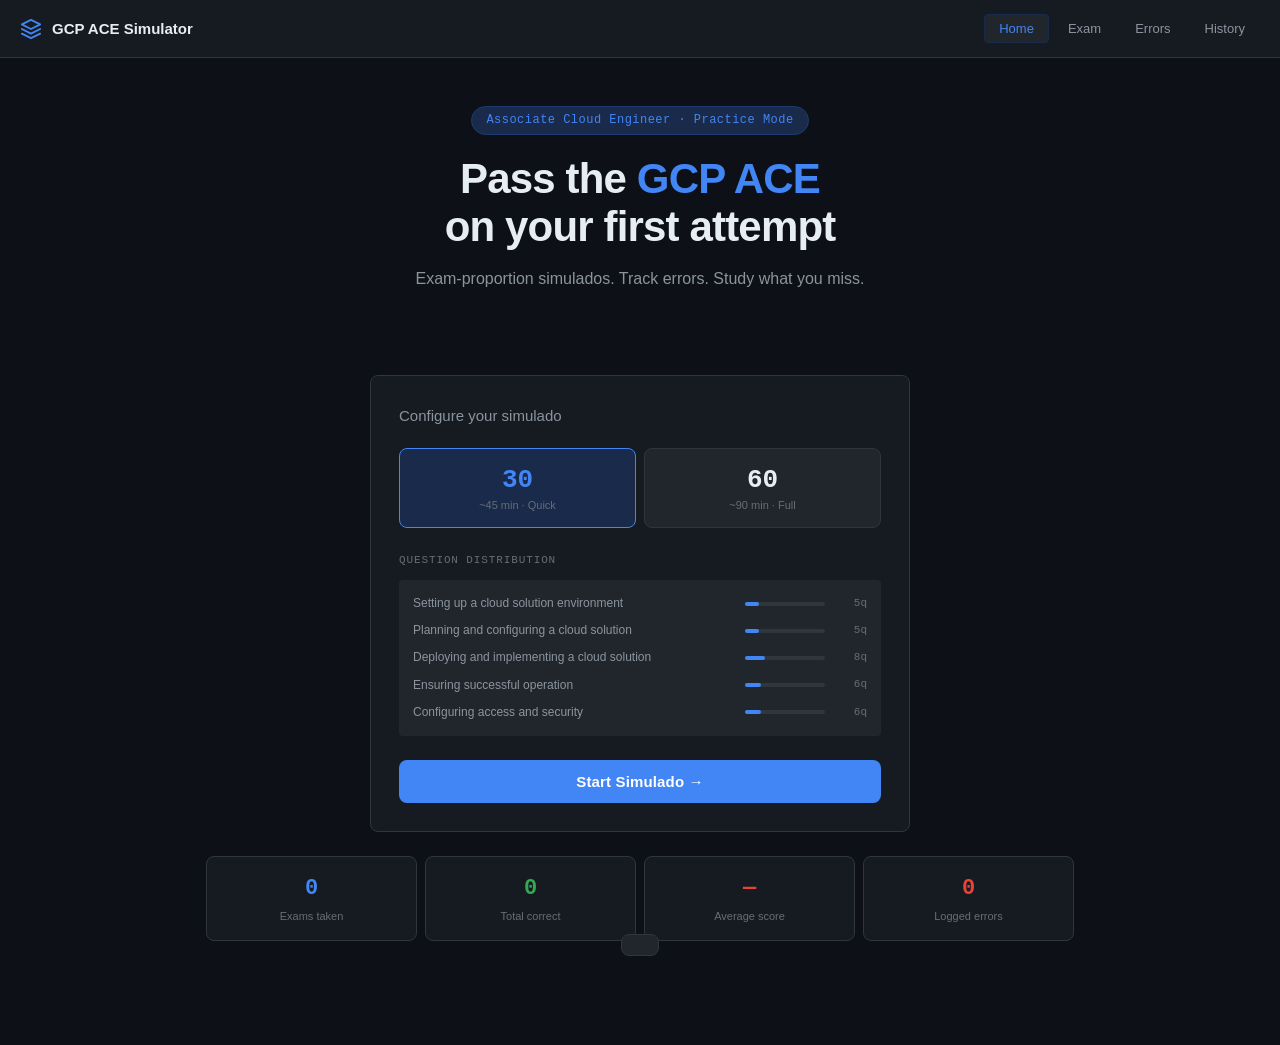
==== index.html @ aee316b8 "initial commit" ====
<!DOCTYPE html>
<html lang="en">
<head>
<meta charset="UTF-8">
<meta name="viewport" content="width=device-width, initial-scale=1.0">
<title>GCP ACE Simulator</title>
<style>
/* ── TOKENS ─────────────────────────────────────────── */
:root {
  --bg:       #0d1117;
  --bg2:      #161b22;
  --bg3:      #21262d;
  --border:   #30363d;
  --border2:  #3d444d;
  --text:     #e6edf3;
  --text2:    #8b949e;
  --text3:    #656d76;
  --blue:     #4285f4;
  --blue-dim: #1a2a4a;
  --green:    #34a853;
  --green-dim:#0d2e1a;
  --red:      #ea4335;
  --red-dim:  #2d1117;
  --yellow:   #fbbc04;
  --yellow-dim:#2d2200;
  --mono:     'JetBrains Mono', 'Fira Code', 'Cascadia Code', monospace;
  --sans:     -apple-system, 'Segoe UI', sans-serif;
  --radius:   8px;
  --radius-sm:4px;
}

/* ── RESET ──────────────────────────────────────────── */
*, *::before, *::after { box-sizing: border-box; margin: 0; padding: 0; }
html { scroll-behavior: smooth; }
body { background: var(--bg); color: var(--text); font-family: var(--sans);
       font-size: 15px; line-height: 1.6; min-height: 100vh; }
button { cursor: pointer; font-family: inherit; }
a { color: var(--blue); text-decoration: none; }
a:hover { text-decoration: underline; }

/* ── LAYOUT ─────────────────────────────────────────── */
.shell { max-width: 900px; margin: 0 auto; padding: 0 16px 80px; }

/* ── NAV ─────────────────────────────────────────────── */
nav {
  display: flex; align-items: center; justify-content: space-between;
  padding: 14px 20px; border-bottom: 1px solid var(--border);
  background: var(--bg2); position: sticky; top: 0; z-index: 100;
}
.nav-brand {
  display: flex; align-items: center; gap: 10px; font-weight: 600; font-size: 15px;
}
.nav-brand svg { flex-shrink: 0; }
.nav-links { display: flex; gap: 4px; }
.nav-btn {
  background: none; border: 1px solid transparent; color: var(--text2);
  padding: 6px 14px; border-radius: var(--radius-sm); font-size: 13px;
  transition: all .15s;
}
.nav-btn:hover, .nav-btn.active {
  background: var(--bg3); border-color: var(--border); color: var(--text);
}
.nav-btn.active { color: var(--blue); border-color: var(--blue-dim); }

/* ── HERO / HOME ─────────────────────────────────────── */
#screen-home { padding: 48px 0 0; }
.hero { text-align: center; padding: 0 0 48px; }
.hero-badge {
  display: inline-block; background: var(--blue-dim); color: var(--blue);
  border: 1px solid #1e3a6e; border-radius: 20px; font-size: 12px;
  font-weight: 500; padding: 4px 14px; margin-bottom: 20px;
  font-family: var(--mono); letter-spacing: .04em;
}
.hero h1 {
  font-size: clamp(28px, 5vw, 42px); font-weight: 700; letter-spacing: -.02em;
  line-height: 1.15; margin-bottom: 14px;
}
.hero h1 span { color: var(--blue); }
.hero p { font-size: 16px; color: var(--text2); max-width: 520px; margin: 0 auto 36px; }

.config-card {
  background: var(--bg2); border: 1px solid var(--border); border-radius: var(--radius);
  padding: 28px; max-width: 540px; margin: 0 auto 20px;
}
.config-card h2 { font-size: 15px; font-weight: 500; margin-bottom: 20px; color: var(--text2); }

.size-toggle { display: grid; grid-template-columns: 1fr 1fr; gap: 8px; margin-bottom: 24px; }
.size-btn {
  background: var(--bg3); border: 1px solid var(--border); color: var(--text2);
  border-radius: var(--radius); padding: 16px; font-size: 14px; font-weight: 500;
  transition: all .15s; display: flex; flex-direction: column; align-items: center; gap: 4px;
}
.size-btn .big { font-size: 26px; font-weight: 700; font-family: var(--mono); color: var(--text); }
.size-btn .sub { font-size: 11px; color: var(--text3); }
.size-btn:hover { border-color: var(--blue); background: var(--blue-dim); }
.size-btn.selected { border-color: var(--blue); background: var(--blue-dim); color: var(--blue); }
.size-btn.selected .big { color: var(--blue); }

.dist-grid {
  background: var(--bg3); border-radius: var(--radius-sm); padding: 14px;
  margin-bottom: 24px; display: flex; flex-direction: column; gap: 8px;
}
.dist-row { display: flex; align-items: center; gap: 10px; font-size: 12px; }
.dist-label { color: var(--text2); flex: 1; min-width: 0; }
.dist-bar-wrap { width: 80px; height: 4px; background: var(--border); border-radius: 2px; flex-shrink: 0; }
.dist-bar { height: 100%; background: var(--blue); border-radius: 2px; }
.dist-count { font-family: var(--mono); color: var(--text3); font-size: 11px; min-width: 32px; text-align: right; }

.btn-start {
  width: 100%; background: var(--blue); color: #fff; border: none;
  border-radius: var(--radius); padding: 13px; font-size: 15px; font-weight: 600;
  letter-spacing: .01em; transition: opacity .15s;
}
.btn-start:hover { opacity: .88; }
.btn-start:disabled { opacity: .4; cursor: not-allowed; }

.stats-row { display: grid; grid-template-columns: repeat(4, 1fr); gap: 8px; margin: 24px 0; }
.stat-box {
  background: var(--bg2); border: 1px solid var(--border); border-radius: var(--radius);
  padding: 14px 10px; text-align: center;
}
.stat-box .val { font-size: 22px; font-weight: 700; font-family: var(--mono); }
.stat-box .lbl { font-size: 11px; color: var(--text3); margin-top: 2px; }
.stat-box.green .val { color: var(--green); }
.stat-box.red .val { color: var(--red); }
.stat-box.blue .val { color: var(--blue); }

/* ── EXAM SCREEN ─────────────────────────────────────── */
#screen-exam { padding: 24px 0; display: none; }

.exam-header {
  display: flex; align-items: center; gap: 12px; margin-bottom: 20px;
  flex-wrap: wrap;
}
.exam-title { font-size: 14px; font-weight: 500; color: var(--text2); flex: 1; }
.progress-wrap { flex: 0 0 100%; order: 3; }
.progress-track {
  height: 3px; background: var(--border); border-radius: 2px; overflow: hidden;
}
.progress-fill { height: 100%; background: var(--blue); border-radius: 2px; transition: width .3s; }

.q-card {
  background: var(--bg2); border: 1px solid var(--border); border-radius: var(--radius);
  padding: 22px; margin-bottom: 12px;
}
.q-meta { display: flex; gap: 8px; margin-bottom: 14px; flex-wrap: wrap; }
.q-tag {
  font-size: 11px; font-family: var(--mono); padding: 3px 8px;
  border-radius: var(--radius-sm); font-weight: 500;
}
.q-tag.num  { background: var(--bg3); color: var(--text2); border: 1px solid var(--border); }
.q-tag.dom  { background: var(--blue-dim); color: var(--blue); }
.q-tag.hard { background: var(--red-dim); color: var(--red); }
.q-tag.med  { background: var(--yellow-dim); color: var(--yellow); }
.q-tag.easy { background: var(--green-dim); color: var(--green); }

.q-text { font-size: 14px; line-height: 1.65; color: var(--text); }

.opts { display: flex; flex-direction: column; gap: 7px; margin-top: 16px; }
.opt {
  display: flex; align-items: flex-start; gap: 12px;
  padding: 11px 14px; border: 1px solid var(--border);
  border-radius: var(--radius-sm); cursor: pointer; transition: all .12s;
  font-size: 13px; line-height: 1.5; background: var(--bg3);
}
.opt:hover:not(.disabled) { border-color: var(--blue); background: var(--blue-dim); }
.opt .letter {
  font-family: var(--mono); font-weight: 600; font-size: 13px;
  color: var(--text2); flex-shrink: 0; min-width: 18px;
}
.opt.correct { border-color: var(--green); background: var(--green-dim); color: var(--green); }
.opt.correct .letter { color: var(--green); }
.opt.wrong   { border-color: var(--red);   background: var(--red-dim);   color: var(--red);   }
.opt.wrong   .letter { color: var(--red); }
.opt.disabled { cursor: default; }

.q-result {
  display: flex; align-items: center; gap: 8px; margin-top: 12px;
  padding: 10px 12px; border-radius: var(--radius-sm); font-size: 13px;
}
.q-result.ok  { background: var(--green-dim); color: var(--green); }
.q-result.bad { background: var(--red-dim);   color: var(--red);   }
.q-result svg { flex-shrink: 0; }

.q-actions { display: flex; gap: 8px; margin-top: 12px; flex-wrap: wrap; }
.btn-sm {
  background: var(--bg3); border: 1px solid var(--border); color: var(--text2);
  padding: 6px 13px; border-radius: var(--radius-sm); font-size: 12px; transition: all .12s;
  display: flex; align-items: center; gap: 6px;
}
.btn-sm:hover { border-color: var(--border2); color: var(--text); }
.btn-sm.active { border-color: var(--red); color: var(--red); background: var(--red-dim); }
.btn-sm.blue   { border-color: var(--blue); color: var(--blue); background: var(--blue-dim); }

/* explanation block */
.explanation {
  margin-top: 12px; padding: 14px; background: var(--bg);
  border: 1px solid var(--border); border-radius: var(--radius-sm);
  font-size: 13px; line-height: 1.65; color: var(--text2);
  display: none;
}
.explanation.show { display: block; }
.explanation strong { color: var(--text); }

/* pagination */
.pagination {
  display: flex; align-items: center; justify-content: space-between;
  margin-top: 24px; padding-top: 20px; border-top: 1px solid var(--border);
}
.btn-nav {
  background: var(--bg3); border: 1px solid var(--border); color: var(--text);
  padding: 8px 18px; border-radius: var(--radius-sm); font-size: 13px; transition: all .12s;
}
.btn-nav:hover:not(:disabled) { border-color: var(--blue); color: var(--blue); }
.btn-nav:disabled { opacity: .35; cursor: not-allowed; }
.page-info { font-size: 13px; color: var(--text2); font-family: var(--mono); }

/* ── ERRORS SCREEN ────────────────────────────────────── */
#screen-errors { padding: 24px 0; display: none; }
.screen-header { display: flex; align-items: center; justify-content: space-between; margin-bottom: 20px; }
.screen-header h2 { font-size: 17px; font-weight: 600; }

.err-card {
  background: var(--bg2); border: 1px solid var(--red-dim);
  border-left: 3px solid var(--red);
  border-radius: var(--radius); padding: 16px 18px; margin-bottom: 10px;
}
.err-card .eq { font-size: 13px; line-height: 1.6; margin-bottom: 10px; }
.err-answer-row {
  display: flex; flex-direction: column; gap: 4px;
  font-size: 12px; font-family: var(--mono); margin-bottom: 12px;
}
.err-yours   { color: var(--red); }
.err-correct { color: var(--green); }
.err-actions { display: flex; gap: 6px; flex-wrap: wrap; }

/* copy block */
.copy-block {
  background: var(--bg); border: 1px solid var(--border); border-radius: var(--radius-sm);
  padding: 12px 14px; margin-top: 10px; font-size: 12px; font-family: var(--mono);
  color: var(--text2); white-space: pre-wrap; word-break: break-word;
  display: none; line-height: 1.55;
}
.copy-block.show { display: block; }

.empty-state {
  text-align: center; padding: 60px 20px; color: var(--text3);
}
.empty-state .icon { font-size: 40px; margin-bottom: 12px; }
.empty-state p { font-size: 15px; }

/* ── HISTORY SCREEN ───────────────────────────────────── */
#screen-history { padding: 24px 0; display: none; }
.hist-card {
  background: var(--bg2); border: 1px solid var(--border); border-radius: var(--radius);
  padding: 16px 18px; margin-bottom: 8px;
  display: flex; align-items: center; gap: 16px; flex-wrap: wrap;
}
.hist-date { font-family: var(--mono); font-size: 12px; color: var(--text3); min-width: 110px; }
.hist-score {
  font-family: var(--mono); font-size: 18px; font-weight: 700;
}
.hist-score.pass { color: var(--green); }
.hist-score.fail { color: var(--red); }
.hist-detail { font-size: 12px; color: var(--text2); flex: 1; }
.hist-detail span { margin-right: 10px; }

/* ── TOAST ────────────────────────────────────────────── */
#toast {
  position: fixed; bottom: 24px; left: 50%; transform: translateX(-50%) translateY(80px);
  background: var(--bg3); border: 1px solid var(--border); border-radius: var(--radius);
  padding: 10px 18px; font-size: 13px; color: var(--text);
  transition: transform .25s; pointer-events: none; white-space: nowrap; z-index: 200;
}
#toast.show { transform: translateX(-50%) translateY(0); }

/* ── MISC ─────────────────────────────────────────────── */
.divider { border: none; border-top: 1px solid var(--border); margin: 28px 0; }
.tag-section {
  font-size: 11px; font-family: var(--mono); color: var(--text3);
  text-transform: uppercase; letter-spacing: .08em; margin-bottom: 10px;
}
.finish-banner {
  background: linear-gradient(135deg, var(--blue-dim) 0%, var(--bg2) 100%);
  border: 1px solid var(--blue); border-radius: var(--radius);
  padding: 24px; text-align: center; margin-bottom: 24px; display: none;
}
.finish-banner h2 { font-size: 22px; font-weight: 700; margin-bottom: 6px; }
.finish-banner p  { font-size: 14px; color: var(--text2); margin-bottom: 16px; }
.finish-btns { display: flex; gap: 10px; justify-content: center; flex-wrap: wrap; }
.btn-finish {
  background: var(--blue); color: #fff; border: none;
  padding: 9px 20px; border-radius: var(--radius-sm); font-size: 13px; font-weight: 500;
}
.btn-finish.outline {
  background: none; border: 1px solid var(--border); color: var(--text);
}
.btn-finish.outline:hover { border-color: var(--blue); color: var(--blue); }

@media (max-width: 600px) {
  .stats-row { grid-template-columns: repeat(2, 1fr); }
  .size-toggle { grid-template-columns: 1fr 1fr; }
  nav { padding: 10px 14px; }
  .nav-brand span { display: none; }
}
</style>
</head>
<body>

<!-- NAV -->
<nav>
  <div class="nav-brand">
    <svg width="22" height="22" viewBox="0 0 24 24" fill="none">
      <path d="M12 2L2 7l10 5 10-5-10-5zM2 17l10 5 10-5M2 12l10 5 10-5" stroke="#4285f4" stroke-width="2" stroke-linecap="round" stroke-linejoin="round"/>
    </svg>
    <span>GCP ACE Simulator</span>
  </div>
  <div class="nav-links">
    <button class="nav-btn active" id="nav-home"    onclick="goScreen('home')">Home</button>
    <button class="nav-btn"        id="nav-exam"    onclick="goScreen('exam')">Exam</button>
    <button class="nav-btn"        id="nav-errors"  onclick="goScreen('errors')">Errors <span id="err-count-badge"></span></button>
    <button class="nav-btn"        id="nav-history" onclick="goScreen('history')">History</button>
  </div>
</nav>

<!-- TOAST -->
<div id="toast"></div>

<div class="shell">

<!-- ═══════════════════ HOME ═══════════════════ -->
<div id="screen-home">
  <div class="hero">
    <div class="hero-badge">Associate Cloud Engineer · Practice Mode</div>
    <h1>Pass the <span>GCP ACE</span><br>on your first attempt</h1>
    <p>Exam-proportion simulados. Track errors. Study what you miss.</p>
  </div>

  <div class="config-card">
    <h2>Configure your simulado</h2>

    <div class="size-toggle">
      <button class="size-btn selected" id="btn30" onclick="selectSize(30)">
        <span class="big">30</span>
        <span class="sub">~45 min · Quick</span>
      </button>
      <button class="size-btn" id="btn60" onclick="selectSize(60)">
        <span class="big">60</span>
        <span class="sub">~90 min · Full</span>
      </button>
    </div>

    <p class="tag-section">Question distribution</p>
    <div class="dist-grid" id="dist-grid"></div>

    <button class="btn-start" id="btn-start" onclick="startExam()">Start Simulado →</button>
  </div>

  <div class="stats-row" id="home-stats"></div>
</div>

<!-- ═══════════════════ EXAM ═══════════════════ -->
<div id="screen-exam">
  <div class="exam-header">
    <span class="exam-title" id="exam-title">Simulado · 0 / 30</span>
    <button class="btn-sm blue" onclick="finishExam()">Finish & Submit</button>
    <div class="progress-wrap">
      <div class="progress-track"><div class="progress-fill" id="exam-prog" style="width:0%"></div></div>
    </div>
  </div>

  <div class="finish-banner" id="finish-banner">
    <h2 id="finish-score">Score: 0%</h2>
    <p id="finish-msg"></p>
    <div class="finish-btns">
      <button class="btn-finish" onclick="goScreen('errors')">Review Errors →</button>
      <button class="btn-finish outline" onclick="goScreen('home')">New Simulado</button>
    </div>
  </div>

  <div id="questions-container"></div>

  <div class="pagination">
    <button class="btn-nav" id="btn-prev" onclick="changePage(-1)">← Previous</button>
    <span class="page-info" id="page-info">1 / 3</span>
    <button class="btn-nav" id="btn-next" onclick="changePage(1)">Next →</button>
  </div>
</div>

<!-- ═══════════════════ ERRORS ═══════════════════ -->
<div id="screen-errors">
  <div class="screen-header">
    <h2>Error Log</h2>
    <button class="btn-sm" onclick="clearErrors()">Clear all</button>
  </div>
  <p style="font-size:13px;color:var(--text2);margin-bottom:20px">
    Questions you answered incorrectly. Use "Copy for AI" to paste into Claude, ChatGPT, or any LLM for a deep explanation.
  </p>
  <div id="errors-list"></div>
</div>

<!-- ═══════════════════ HISTORY ═══════════════════ -->
<div id="screen-history">
  <div class="screen-header">
    <h2>Exam History</h2>
    <button class="btn-sm" onclick="clearHistory()">Clear</button>
  </div>
  <div id="history-list"></div>
</div>

</div><!-- /shell -->

<script>
/* ══════════════════════════════════════════════
   STATE
══════════════════════════════════════════════ */
const STORE_ERRORS  = 'gcp-ace-errors-v2';
const STORE_HISTORY = 'gcp-ace-history-v2';
const STORE_SESSION = 'gcp-ace-session-v2';
const PER_PAGE = 10;

let questions   = [];     // loaded from JSON
let session     = null;   // current exam session
let currentPage = 0;

// Persistent stores
function load(key, fallback) {
  try { return JSON.parse(localStorage.getItem(key)) || fallback; }
  catch { return fallback; }
}
function save(key, val) {
  try { localStorage.setItem(key, JSON.stringify(val)); } catch {}
}

let errors  = load(STORE_ERRORS,  {});  // { qId: { question, domain, yourAnswer, correct, options } }
let history = load(STORE_HISTORY, []);  // [{ date, size, correct, total, pct }]

/* ══════════════════════════════════════════════
   LOAD QUESTIONS
══════════════════════════════════════════════ */
async function loadQuestions() {
  try {
    const r = await fetch('questions.json');
    const data = await r.json();
    questions = data.questions;
    init();
  } catch(e) {
    document.body.innerHTML = `<div style="padding:40px;color:#ea4335;font-family:monospace">
      Failed to load questions.json.<br>Make sure you're running via a local server:<br><br>
      <code>npx serve .</code> or <code>python3 -m http.server</code>
    </div>`;
  }
}

/* ══════════════════════════════════════════════
   INIT
══════════════════════════════════════════════ */
function init() {
  renderDistGrid(30);
  renderHomeStats();
  renderErrorBadge();

  // Restore session if mid-exam
  const saved = load(STORE_SESSION, null);
  if (saved && !saved.finished) {
    session = saved;
    goScreen('exam');
    renderExam();
  }
}

/* ══════════════════════════════════════════════
   SIZE SELECTION
══════════════════════════════════════════════ */
let selectedSize = 30;
function selectSize(n) {
  selectedSize = n;
  document.getElementById('btn30').classList.toggle('selected', n===30);
  document.getElementById('btn60').classList.toggle('selected', n===60);
  renderDistGrid(n);
}

const SECTIONS = [
  { key: 'Setting up a cloud solution environment',        pct: .17 },
  { key: 'Planning and configuring a cloud solution',      pct: .17 },
  { key: 'Deploying and implementing a cloud solution',    pct: .25 },
  { key: 'Ensuring successful operation',                  pct: .20 },
  { key: 'Configuring access and security',               pct: .20 },
];

function renderDistGrid(n) {
  const el = document.getElementById('dist-grid');
  el.innerHTML = SECTIONS.map(s => {
    const count = Math.round(s.pct * n);
    const w = Math.round(s.pct * 100);
    return `<div class="dist-row">
      <span class="dist-label">${s.key}</span>
      <div class="dist-bar-wrap"><div class="dist-bar" style="width:${w}%"></div></div>
      <span class="dist-count">${count}q</span>
    </div>`;
  }).join('');
}

/* ══════════════════════════════════════════════
   HOME STATS
══════════════════════════════════════════════ */
function renderHomeStats() {
  const total = history.reduce((a,h)=>a+h.total,0);
  const correct = history.reduce((a,h)=>a+h.correct,0);
  const avgPct = history.length ? Math.round(history.reduce((a,h)=>a+h.pct,0)/history.length) : 0;
  const errCount = Object.keys(errors).length;
  document.getElementById('home-stats').innerHTML = `
    <div class="stat-box blue"><div class="val">${history.length}</div><div class="lbl">Exams taken</div></div>
    <div class="stat-box green"><div class="val">${correct}</div><div class="lbl">Total correct</div></div>
    <div class="stat-box ${avgPct>=70?'green':'red'}"><div class="val">${history.length?avgPct+'%':'—'}</div><div class="lbl">Average score</div></div>
    <div class="stat-box red"><div class="val">${errCount}</div><div class="lbl">Logged errors</div></div>
  `;
}

/* ══════════════════════════════════════════════
   BUILD EXAM SESSION
══════════════════════════════════════════════ */
function startExam() {
  if (!questions.length) return;

  // Proportional sampling by section
  const pool = [...questions];
  let picked = [];
  SECTIONS.forEach(s => {
    const target = Math.round(s.pct * selectedSize);
    const bucket = pool.filter(q => q.section && q.section.startsWith(s.key.split(' ')[0]));
    // fallback: use domain if section match insufficient
    const fallback = pool.filter(q => !picked.find(p=>p.id===q.id));
    const source = bucket.length >= target ? bucket : fallback;
    const shuffled = shuffle(source.filter(q => !picked.find(p=>p.id===q.id)));
    picked.push(...shuffled.slice(0, target));
  });

  // Fill remainder if needed
  const remaining = shuffle(pool.filter(q => !picked.find(p=>p.id===q.id)));
  while (picked.length < selectedSize && remaining.length) {
    picked.push(remaining.shift());
  }
  picked = picked.slice(0, selectedSize);
  picked = shuffle(picked);

  session = {
    questions: picked,
    answers: {},      // qId → chosen letter
    size: selectedSize,
    finished: false,
    startedAt: Date.now()
  };
  save(STORE_SESSION, session);
  currentPage = 0;
  goScreen('exam');
  renderExam();
}

function shuffle(arr) {
  const a = [...arr];
  for (let i = a.length-1; i>0; i--) {
    const j = Math.floor(Math.random()*(i+1));
    [a[i],a[j]] = [a[j],a[i]];
  }
  return a;
}

/* ══════════════════════════════════════════════
   RENDER EXAM
══════════════════════════════════════════════ */
function renderExam() {
  if (!session) return;

  const total  = session.questions.length;
  const answered = Object.keys(session.answers).length;
  const pct    = Math.round(answered/total*100);

  document.getElementById('exam-title').textContent =
    `Simulado · ${answered} / ${total} answered`;
  document.getElementById('exam-prog').style.width = pct + '%';

  // Finish banner
  const banner = document.getElementById('finish-banner');
  if (session.finished) {
    const correct = session.questions.filter(q=>session.answers[q.id]===q.answer).length;
    const score = Math.round(correct/total*100);
    document.getElementById('finish-score').textContent =
      `Score: ${score}% (${correct}/${total})`;
    document.getElementById('finish-msg').textContent =
      score >= 70 ? '🎉 Passing score! You\'re ready for the real exam.' :
                    `${70-score} percentage points to go. Focus on your error log.`;
    banner.style.display = 'block';
  } else {
    banner.style.display = 'none';
  }

  renderPage();
}

function renderPage() {
  const qs = session.questions;
  const total = qs.length;
  const totalPages = Math.ceil(total / PER_PAGE);
  const start = currentPage * PER_PAGE;
  const pageQs = qs.slice(start, start + PER_PAGE);

  document.getElementById('page-info').textContent =
    `Page ${currentPage+1} / ${totalPages}`;
  document.getElementById('btn-prev').disabled = currentPage === 0;
  document.getElementById('btn-next').disabled = currentPage >= totalPages-1;

  const container = document.getElementById('questions-container');
  container.innerHTML = '';

  pageQs.forEach((q, idx) => {
    const globalIdx = start + idx + 1;
    const ans = session.answers[q.id];
    const diffClass = q.difficulty === 'hard' ? 'hard' : q.difficulty === 'easy' ? 'easy' : 'med';

    const optsHTML = Object.entries(q.options).map(([letter, text]) => {
      let cls = 'opt';
      if (ans) {
        cls += ' disabled';
        if (letter === q.answer)          cls += ' correct';
        else if (letter === ans.chosen)   cls += ' wrong';
      }
      const click = !ans ? `onclick="answer(${q.id},'${letter}')"` : '';
      return `<div class="${cls}" ${click}>
        <span class="letter">${letter}</span>
        <span>${escHtml(text)}</span>
      </div>`;
    }).join('');

    let resultHTML = '';
    if (ans) {
      if (ans.correct) {
        resultHTML = `<div class="q-result ok">
          ${iconCheck()} Correct! Well done.
        </div>`;
      } else {
        resultHTML = `<div class="q-result bad">
          ${iconX()} Incorrect — correct answer is <strong>&nbsp;${q.answer}: ${escHtml(q.options[q.answer])}</strong>
        </div>`;
      }
    }

    const actionsHTML = ans ? `
      <div class="q-actions">
        <button class="btn-sm ${errors[q.id] ? 'active' : ''}" onclick="toggleError(${q.id})">
          ${errors[q.id] ? '✕ Remove from errors' : '＋ Log error'}
        </button>
        <button class="btn-sm" onclick="toggleExplanation(${q.id})">
          💡 Explanation
        </button>
        <button class="btn-sm" onclick="copyForAI(${q.id})">
          📋 Copy for AI
        </button>
      </div>
      <div class="explanation" id="exp-${q.id}">
        <strong>Explanation:</strong> ${escHtml(q.explanation || 'No explanation available.')}
      </div>` : '';

    const card = document.createElement('div');
    card.className = 'q-card';
    card.innerHTML = `
      <div class="q-meta">
        <span class="q-tag num">Q${globalIdx}</span>
        <span class="q-tag dom">${escHtml(q.domain)}</span>
        <span class="q-tag ${diffClass}">${q.difficulty || 'medium'}</span>
      </div>
      <div class="q-text">${escHtml(q.text)}</div>
      <div class="opts">${optsHTML}</div>
      ${resultHTML}
      ${actionsHTML}`;
    container.appendChild(card);
  });

  window.scrollTo({top:0,behavior:'smooth'});
}

function changePage(dir) {
  currentPage += dir;
  renderPage();
  updateTitle();
}

function updateTitle() {
  if (!session) return;
  const answered = Object.keys(session.answers).length;
  document.getElementById('exam-title').textContent =
    `Simulado · ${answered} / ${session.questions.length} answered`;
  const pct = Math.round(answered/session.questions.length*100);
  document.getElementById('exam-prog').style.width = pct + '%';
}

/* ══════════════════════════════════════════════
   ANSWER
══════════════════════════════════════════════ */
function answer(qId, letter) {
  if (!session || session.answers[qId] || session.finished) return;
  const q = session.questions.find(x=>x.id===qId);
  if (!q) return;

  const correct = letter === q.answer;
  session.answers[qId] = { chosen: letter, correct };

  // Auto-log wrong answers to errors
  if (!correct) {
    errors[qId] = {
      id: qId,
      question: q.text,
      domain: q.domain,
      options: q.options,
      yourAnswer: letter,
      yourAnswerText: q.options[letter],
      correct: q.answer,
      correctText: q.options[q.answer],
      explanation: q.explanation || '',
      loggedAt: new Date().toISOString()
    };
    save(STORE_ERRORS, errors);
    renderErrorBadge();
  }

  save(STORE_SESSION, session);
  renderPage();
  updateTitle();
}

/* ══════════════════════════════════════════════
   FINISH
══════════════════════════════════════════════ */
function finishExam() {
  if (!session) return;
  const unanswered = session.questions.filter(q=>!session.answers[q.id]).length;
  if (unanswered > 0) {
    if (!confirm(`You have ${unanswered} unanswered question(s). Submit anyway?`)) return;
  }
  session.finished = true;
  save(STORE_SESSION, session);

  const total = session.questions.length;
  const correct = session.questions.filter(q=>session.answers[q.id]?.correct).length;
  const pct = Math.round(correct/total*100);

  history.unshift({
    date: new Date().toLocaleString('en-US',{dateStyle:'short',timeStyle:'short'}),
    size: total, correct, total, pct
  });
  if (history.length > 50) history.pop();
  save(STORE_HISTORY, history);

  currentPage = 0;
  renderExam();
  toast(`Exam finished: ${pct}% (${correct}/${total})`);
}

/* ══════════════════════════════════════════════
   ERROR LOG
══════════════════════════════════════════════ */
function toggleError(qId) {
  if (errors[qId]) {
    delete errors[qId];
    toast('Removed from error log');
  } else {
    const q = session?.questions.find(x=>x.id===qId);
    const ans = session?.answers[qId];
    if (!q || !ans) return;
    errors[qId] = {
      id: qId,
      question: q.text,
      domain: q.domain,
      options: q.options,
      yourAnswer: ans.chosen,
      yourAnswerText: q.options[ans.chosen],
      correct: q.answer,
      correctText: q.options[q.answer],
      explanation: q.explanation || '',
      loggedAt: new Date().toISOString()
    };
    toast('Added to error log');
  }
  save(STORE_ERRORS, errors);
  renderErrorBadge();
  renderPage();
}

function toggleExplanation(qId) {
  const el = document.getElementById(`exp-${qId}`);
  if (el) el.classList.toggle('show');
}

function copyForAI(qId) {
  const q = session?.questions.find(x=>x.id===qId);
  if (!q) return;
  const ans = session?.answers[qId];
  const text = buildAIPrompt([errors[qId] || {
    question: q.text, domain: q.domain, options: q.options,
    yourAnswer: ans?.chosen, yourAnswerText: q.options[ans?.chosen],
    correct: q.answer, correctText: q.options[q.answer]
  }]);
  navigator.clipboard.writeText(text).then(()=>toast('Copied to clipboard!'));
}

function renderErrors() {
  const list = Object.values(errors);
  const el = document.getElementById('errors-list');
  if (!list.length) {
    el.innerHTML = `<div class="empty-state">
      <div class="icon">✓</div>
      <p>No errors logged yet.<br>Answer questions and wrong answers appear here automatically.</p>
    </div>`;
    return;
  }

  // Copy-all button
  const allText = buildAIPrompt(list);

  el.innerHTML = `
    <button class="btn-sm blue" style="margin-bottom:16px" onclick="copyAllForAI()">
      📋 Copy all ${list.length} error(s) for AI analysis
    </button>` +
    list.map(e => `
    <div class="err-card">
      <div class="err-answer-row">
        <span class="q-tag dom" style="display:inline-block;margin-bottom:6px">${escHtml(e.domain)}</span>
      </div>
      <div class="eq">${escHtml(e.question)}</div>
      <div class="err-answer-row">
        <span class="err-yours">✗ Your answer: ${e.yourAnswer}. ${escHtml(e.yourAnswerText||'')}</span>
        <span class="err-correct">✓ Correct: ${e.correct}. ${escHtml(e.correctText||'')}</span>
      </div>
      <div class="err-actions">
        <button class="btn-sm" onclick="toggleErrExp(${e.id})">💡 Explanation</button>
        <button class="btn-sm blue" onclick="copySingleForAI(${e.id})">📋 Copy for AI</button>
        <button class="btn-sm active" onclick="removeError(${e.id})">✕ Remove</button>
      </div>
      <div class="explanation" id="errexp-${e.id}">
        <strong>Explanation:</strong> ${escHtml(e.explanation||'No explanation available.')}
      </div>
    </div>`).join('');
}

function toggleErrExp(id) {
  const el = document.getElementById(`errexp-${id}`);
  if (el) el.classList.toggle('show');
}

function removeError(id) {
  delete errors[id];
  save(STORE_ERRORS, errors);
  renderErrorBadge();
  renderErrors();
  renderHomeStats();
}

function clearErrors() {
  if (!confirm('Clear all logged errors?')) return;
  errors = {};
  save(STORE_ERRORS, errors);
  renderErrorBadge();
  renderErrors();
  renderHomeStats();
  toast('Error log cleared');
}

function copyAllForAI() {
  const list = Object.values(errors);
  const text = buildAIPrompt(list);
  navigator.clipboard.writeText(text).then(()=>toast(`Copied ${list.length} errors to clipboard!`));
}

function copySingleForAI(id) {
  const e = errors[id];
  if (!e) return;
  const text = buildAIPrompt([e]);
  navigator.clipboard.writeText(text).then(()=>toast('Copied to clipboard!'));
}

function buildAIPrompt(list) {
  const lines = [
    'I am preparing for the Google Cloud Associate Cloud Engineer (GCP ACE) exam.',
    'I answered the following questions incorrectly. Please explain:',
    '1. WHY the correct answer is right',
    '2. WHY each incorrect option is wrong',
    '3. The key concept I should study to avoid this mistake',
    '',
    '---',
    ''
  ];
  list.forEach((e, i) => {
    lines.push(`QUESTION ${i+1} [${e.domain}]`);
    lines.push(e.question);
    lines.push('');
    lines.push('Options:');
    if (e.options) {
      Object.entries(e.options).forEach(([k,v]) => {
        lines.push(`  ${k}. ${v}`);
      });
    }
    lines.push('');
    lines.push(`My answer:     ${e.yourAnswer}. ${e.yourAnswerText||''}`);
    lines.push(`Correct answer: ${e.correct}. ${e.correctText||''}`);
    lines.push('');
    lines.push('---');
    lines.push('');
  });
  return lines.join('\n');
}

function renderErrorBadge() {
  const count = Object.keys(errors).length;
  const badge = document.getElementById('err-count-badge');
  badge.textContent = count ? `(${count})` : '';
  badge.style.color = 'var(--red)';
}

/* ══════════════════════════════════════════════
   HISTORY
══════════════════════════════════════════════ */
function renderHistory() {
  const el = document.getElementById('history-list');
  if (!history.length) {
    el.innerHTML = `<div class="empty-state">
      <div class="icon">📋</div>
      <p>No exams completed yet.</p>
    </div>`;
    return;
  }
  el.innerHTML = history.map(h => `
    <div class="hist-card">
      <span class="hist-date">${h.date}</span>
      <span class="hist-score ${h.pct>=70?'pass':'fail'}">${h.pct}%</span>
      <span class="hist-detail">
        <span>${h.correct}/${h.total} correct</span>
        <span>${h.size} questions</span>
        <span style="color:${h.pct>=70?'var(--green)':'var(--red)'}">${h.pct>=70?'PASS':'FAIL'}</span>
      </span>
    </div>`).join('');
}

function clearHistory() {
  if (!confirm('Clear exam history?')) return;
  history = [];
  save(STORE_HISTORY, history);
  renderHistory();
  renderHomeStats();
  toast('History cleared');
}

/* ══════════════════════════════════════════════
   SCREENS
══════════════════════════════════════════════ */
function goScreen(name) {
  ['home','exam','errors','history'].forEach(s => {
    document.getElementById(`screen-${s}`).style.display = 'none';
    document.getElementById(`nav-${s}`).classList.remove('active');
  });
  document.getElementById(`screen-${name}`).style.display = 'block';
  document.getElementById(`nav-${name}`).classList.add('active');

  if (name === 'errors')  renderErrors();
  if (name === 'history') renderHistory();
  if (name === 'home')    { renderHomeStats(); renderDistGrid(selectedSize); }
  if (name === 'exam' && session) renderExam();
}

/* ══════════════════════════════════════════════
   HELPERS
══════════════════════════════════════════════ */
function escHtml(s) {
  if (!s) return '';
  return String(s).replace(/&/g,'&amp;').replace(/</g,'&lt;').replace(/>/g,'&gt;').replace(/"/g,'&quot;');
}

function iconCheck() {
  return `<svg width="16" height="16" viewBox="0 0 24 24" fill="none" stroke="currentColor" stroke-width="2.5" stroke-linecap="round" stroke-linejoin="round"><polyline points="20 6 9 17 4 12"/></svg>`;
}
function iconX() {
  return `<svg width="16" height="16" viewBox="0 0 24 24" fill="none" stroke="currentColor" stroke-width="2.5" stroke-linecap="round" stroke-linejoin="round"><line x1="18" y1="6" x2="6" y2="18"/><line x1="6" y1="6" x2="18" y2="18"/></svg>`;
}

let toastTimer;
function toast(msg) {
  const el = document.getElementById('toast');
  el.textContent = msg;
  el.classList.add('show');
  clearTimeout(toastTimer);
  toastTimer = setTimeout(()=>el.classList.remove('show'), 2500);
}

/* ══════════════════════════════════════════════
   BOOT
══════════════════════════════════════════════ */
loadQuestions();
</script>
</body>
</html>
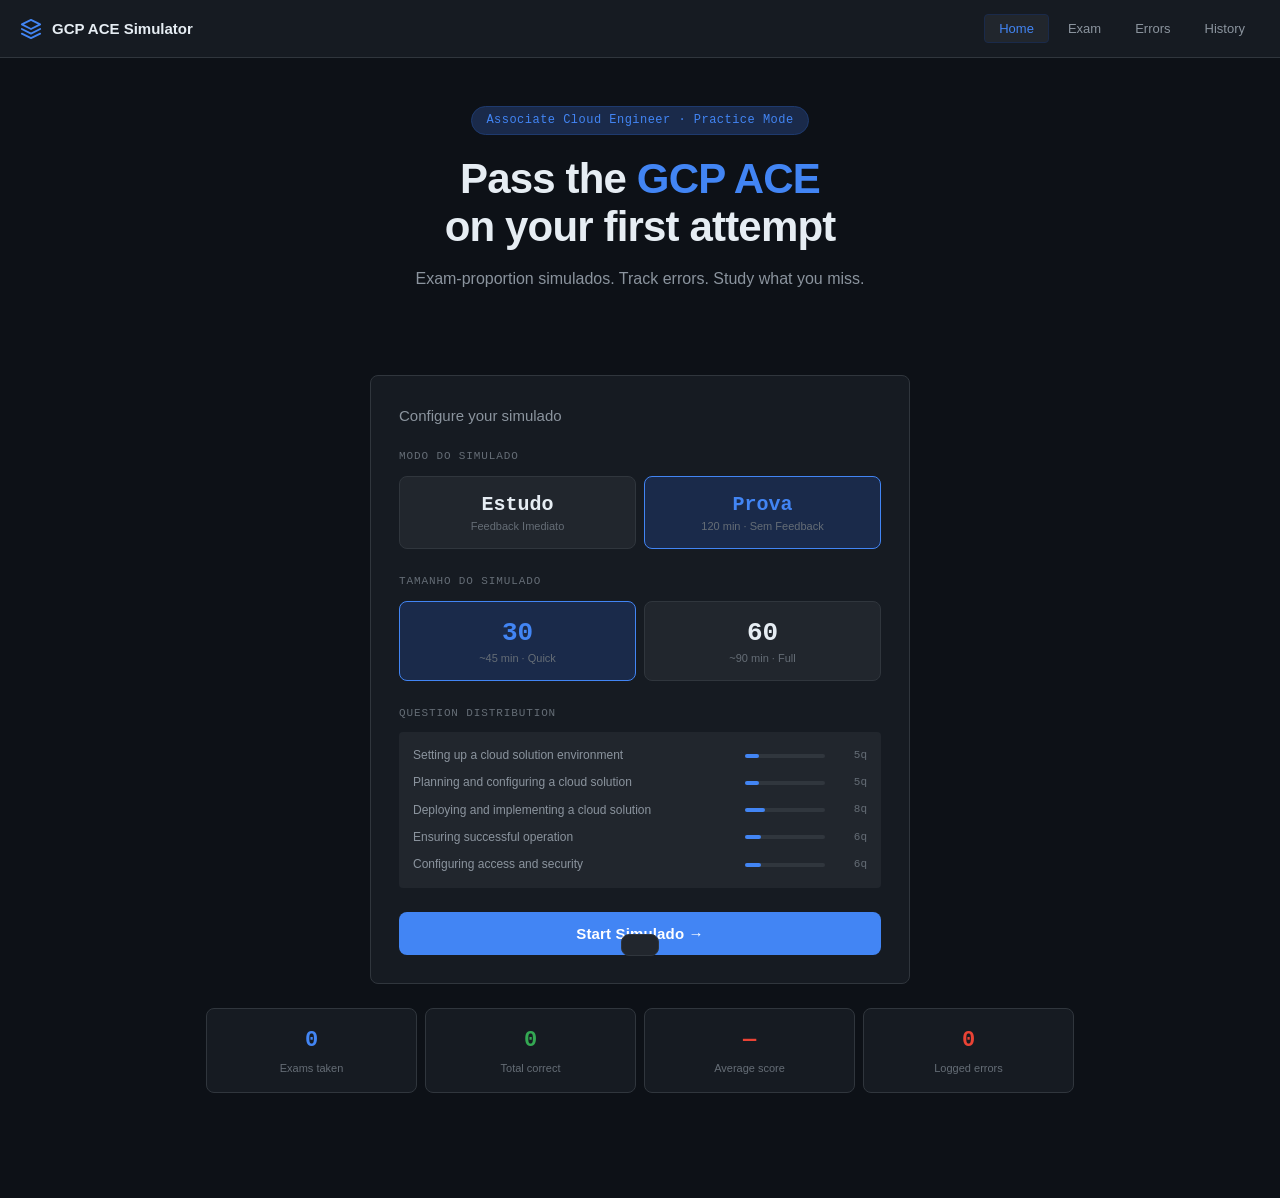
==== commit c29b7be4: "Add base styles and layout for the application in style.css" ====
--- a/index.html
+++ b/index.html
@@ -4,306 +4,7 @@
 <meta charset="UTF-8">
 <meta name="viewport" content="width=device-width, initial-scale=1.0">
 <title>GCP ACE Simulator</title>
-<style>
-/* ── TOKENS ─────────────────────────────────────────── */
-:root {
-  --bg:       #0d1117;
-  --bg2:      #161b22;
-  --bg3:      #21262d;
-  --border:   #30363d;
-  --border2:  #3d444d;
-  --text:     #e6edf3;
-  --text2:    #8b949e;
-  --text3:    #656d76;
-  --blue:     #4285f4;
-  --blue-dim: #1a2a4a;
-  --green:    #34a853;
-  --green-dim:#0d2e1a;
-  --red:      #ea4335;
-  --red-dim:  #2d1117;
-  --yellow:   #fbbc04;
-  --yellow-dim:#2d2200;
-  --mono:     'JetBrains Mono', 'Fira Code', 'Cascadia Code', monospace;
-  --sans:     -apple-system, 'Segoe UI', sans-serif;
-  --radius:   8px;
-  --radius-sm:4px;
-}
-
-/* ── RESET ──────────────────────────────────────────── */
-*, *::before, *::after { box-sizing: border-box; margin: 0; padding: 0; }
-html { scroll-behavior: smooth; }
-body { background: var(--bg); color: var(--text); font-family: var(--sans);
-       font-size: 15px; line-height: 1.6; min-height: 100vh; }
-button { cursor: pointer; font-family: inherit; }
-a { color: var(--blue); text-decoration: none; }
-a:hover { text-decoration: underline; }
-
-/* ── LAYOUT ─────────────────────────────────────────── */
-.shell { max-width: 900px; margin: 0 auto; padding: 0 16px 80px; }
-
-/* ── NAV ─────────────────────────────────────────────── */
-nav {
-  display: flex; align-items: center; justify-content: space-between;
-  padding: 14px 20px; border-bottom: 1px solid var(--border);
-  background: var(--bg2); position: sticky; top: 0; z-index: 100;
-}
-.nav-brand {
-  display: flex; align-items: center; gap: 10px; font-weight: 600; font-size: 15px;
-}
-.nav-brand svg { flex-shrink: 0; }
-.nav-links { display: flex; gap: 4px; }
-.nav-btn {
-  background: none; border: 1px solid transparent; color: var(--text2);
-  padding: 6px 14px; border-radius: var(--radius-sm); font-size: 13px;
-  transition: all .15s;
-}
-.nav-btn:hover, .nav-btn.active {
-  background: var(--bg3); border-color: var(--border); color: var(--text);
-}
-.nav-btn.active { color: var(--blue); border-color: var(--blue-dim); }
-
-/* ── HERO / HOME ─────────────────────────────────────── */
-#screen-home { padding: 48px 0 0; }
-.hero { text-align: center; padding: 0 0 48px; }
-.hero-badge {
-  display: inline-block; background: var(--blue-dim); color: var(--blue);
-  border: 1px solid #1e3a6e; border-radius: 20px; font-size: 12px;
-  font-weight: 500; padding: 4px 14px; margin-bottom: 20px;
-  font-family: var(--mono); letter-spacing: .04em;
-}
-.hero h1 {
-  font-size: clamp(28px, 5vw, 42px); font-weight: 700; letter-spacing: -.02em;
-  line-height: 1.15; margin-bottom: 14px;
-}
-.hero h1 span { color: var(--blue); }
-.hero p { font-size: 16px; color: var(--text2); max-width: 520px; margin: 0 auto 36px; }
-
-.config-card {
-  background: var(--bg2); border: 1px solid var(--border); border-radius: var(--radius);
-  padding: 28px; max-width: 540px; margin: 0 auto 20px;
-}
-.config-card h2 { font-size: 15px; font-weight: 500; margin-bottom: 20px; color: var(--text2); }
-
-.size-toggle { display: grid; grid-template-columns: 1fr 1fr; gap: 8px; margin-bottom: 24px; }
-.size-btn {
-  background: var(--bg3); border: 1px solid var(--border); color: var(--text2);
-  border-radius: var(--radius); padding: 16px; font-size: 14px; font-weight: 500;
-  transition: all .15s; display: flex; flex-direction: column; align-items: center; gap: 4px;
-}
-.size-btn .big { font-size: 26px; font-weight: 700; font-family: var(--mono); color: var(--text); }
-.size-btn .sub { font-size: 11px; color: var(--text3); }
-.size-btn:hover { border-color: var(--blue); background: var(--blue-dim); }
-.size-btn.selected { border-color: var(--blue); background: var(--blue-dim); color: var(--blue); }
-.size-btn.selected .big { color: var(--blue); }
-
-.dist-grid {
-  background: var(--bg3); border-radius: var(--radius-sm); padding: 14px;
-  margin-bottom: 24px; display: flex; flex-direction: column; gap: 8px;
-}
-.dist-row { display: flex; align-items: center; gap: 10px; font-size: 12px; }
-.dist-label { color: var(--text2); flex: 1; min-width: 0; }
-.dist-bar-wrap { width: 80px; height: 4px; background: var(--border); border-radius: 2px; flex-shrink: 0; }
-.dist-bar { height: 100%; background: var(--blue); border-radius: 2px; }
-.dist-count { font-family: var(--mono); color: var(--text3); font-size: 11px; min-width: 32px; text-align: right; }
-
-.btn-start {
-  width: 100%; background: var(--blue); color: #fff; border: none;
-  border-radius: var(--radius); padding: 13px; font-size: 15px; font-weight: 600;
-  letter-spacing: .01em; transition: opacity .15s;
-}
-.btn-start:hover { opacity: .88; }
-.btn-start:disabled { opacity: .4; cursor: not-allowed; }
-
-.stats-row { display: grid; grid-template-columns: repeat(4, 1fr); gap: 8px; margin: 24px 0; }
-.stat-box {
-  background: var(--bg2); border: 1px solid var(--border); border-radius: var(--radius);
-  padding: 14px 10px; text-align: center;
-}
-.stat-box .val { font-size: 22px; font-weight: 700; font-family: var(--mono); }
-.stat-box .lbl { font-size: 11px; color: var(--text3); margin-top: 2px; }
-.stat-box.green .val { color: var(--green); }
-.stat-box.red .val { color: var(--red); }
-.stat-box.blue .val { color: var(--blue); }
-
-/* ── EXAM SCREEN ─────────────────────────────────────── */
-#screen-exam { padding: 24px 0; display: none; }
-
-.exam-header {
-  display: flex; align-items: center; gap: 12px; margin-bottom: 20px;
-  flex-wrap: wrap;
-}
-.exam-title { font-size: 14px; font-weight: 500; color: var(--text2); flex: 1; }
-.progress-wrap { flex: 0 0 100%; order: 3; }
-.progress-track {
-  height: 3px; background: var(--border); border-radius: 2px; overflow: hidden;
-}
-.progress-fill { height: 100%; background: var(--blue); border-radius: 2px; transition: width .3s; }
-
-.q-card {
-  background: var(--bg2); border: 1px solid var(--border); border-radius: var(--radius);
-  padding: 22px; margin-bottom: 12px;
-}
-.q-meta { display: flex; gap: 8px; margin-bottom: 14px; flex-wrap: wrap; }
-.q-tag {
-  font-size: 11px; font-family: var(--mono); padding: 3px 8px;
-  border-radius: var(--radius-sm); font-weight: 500;
-}
-.q-tag.num  { background: var(--bg3); color: var(--text2); border: 1px solid var(--border); }
-.q-tag.dom  { background: var(--blue-dim); color: var(--blue); }
-.q-tag.hard { background: var(--red-dim); color: var(--red); }
-.q-tag.med  { background: var(--yellow-dim); color: var(--yellow); }
-.q-tag.easy { background: var(--green-dim); color: var(--green); }
-
-.q-text { font-size: 14px; line-height: 1.65; color: var(--text); }
-
-.opts { display: flex; flex-direction: column; gap: 7px; margin-top: 16px; }
-.opt {
-  display: flex; align-items: flex-start; gap: 12px;
-  padding: 11px 14px; border: 1px solid var(--border);
-  border-radius: var(--radius-sm); cursor: pointer; transition: all .12s;
-  font-size: 13px; line-height: 1.5; background: var(--bg3);
-}
-.opt:hover:not(.disabled) { border-color: var(--blue); background: var(--blue-dim); }
-.opt .letter {
-  font-family: var(--mono); font-weight: 600; font-size: 13px;
-  color: var(--text2); flex-shrink: 0; min-width: 18px;
-}
-.opt.correct { border-color: var(--green); background: var(--green-dim); color: var(--green); }
-.opt.correct .letter { color: var(--green); }
-.opt.wrong   { border-color: var(--red);   background: var(--red-dim);   color: var(--red);   }
-.opt.wrong   .letter { color: var(--red); }
-.opt.disabled { cursor: default; }
-
-.q-result {
-  display: flex; align-items: center; gap: 8px; margin-top: 12px;
-  padding: 10px 12px; border-radius: var(--radius-sm); font-size: 13px;
-}
-.q-result.ok  { background: var(--green-dim); color: var(--green); }
-.q-result.bad { background: var(--red-dim);   color: var(--red);   }
-.q-result svg { flex-shrink: 0; }
-
-.q-actions { display: flex; gap: 8px; margin-top: 12px; flex-wrap: wrap; }
-.btn-sm {
-  background: var(--bg3); border: 1px solid var(--border); color: var(--text2);
-  padding: 6px 13px; border-radius: var(--radius-sm); font-size: 12px; transition: all .12s;
-  display: flex; align-items: center; gap: 6px;
-}
-.btn-sm:hover { border-color: var(--border2); color: var(--text); }
-.btn-sm.active { border-color: var(--red); color: var(--red); background: var(--red-dim); }
-.btn-sm.blue   { border-color: var(--blue); color: var(--blue); background: var(--blue-dim); }
-
-/* explanation block */
-.explanation {
-  margin-top: 12px; padding: 14px; background: var(--bg);
-  border: 1px solid var(--border); border-radius: var(--radius-sm);
-  font-size: 13px; line-height: 1.65; color: var(--text2);
-  display: none;
-}
-.explanation.show { display: block; }
-.explanation strong { color: var(--text); }
-
-/* pagination */
-.pagination {
-  display: flex; align-items: center; justify-content: space-between;
-  margin-top: 24px; padding-top: 20px; border-top: 1px solid var(--border);
-}
-.btn-nav {
-  background: var(--bg3); border: 1px solid var(--border); color: var(--text);
-  padding: 8px 18px; border-radius: var(--radius-sm); font-size: 13px; transition: all .12s;
-}
-.btn-nav:hover:not(:disabled) { border-color: var(--blue); color: var(--blue); }
-.btn-nav:disabled { opacity: .35; cursor: not-allowed; }
-.page-info { font-size: 13px; color: var(--text2); font-family: var(--mono); }
-
-/* ── ERRORS SCREEN ────────────────────────────────────── */
-#screen-errors { padding: 24px 0; display: none; }
-.screen-header { display: flex; align-items: center; justify-content: space-between; margin-bottom: 20px; }
-.screen-header h2 { font-size: 17px; font-weight: 600; }
-
-.err-card {
-  background: var(--bg2); border: 1px solid var(--red-dim);
-  border-left: 3px solid var(--red);
-  border-radius: var(--radius); padding: 16px 18px; margin-bottom: 10px;
-}
-.err-card .eq { font-size: 13px; line-height: 1.6; margin-bottom: 10px; }
-.err-answer-row {
-  display: flex; flex-direction: column; gap: 4px;
-  font-size: 12px; font-family: var(--mono); margin-bottom: 12px;
-}
-.err-yours   { color: var(--red); }
-.err-correct { color: var(--green); }
-.err-actions { display: flex; gap: 6px; flex-wrap: wrap; }
-
-/* copy block */
-.copy-block {
-  background: var(--bg); border: 1px solid var(--border); border-radius: var(--radius-sm);
-  padding: 12px 14px; margin-top: 10px; font-size: 12px; font-family: var(--mono);
-  color: var(--text2); white-space: pre-wrap; word-break: break-word;
-  display: none; line-height: 1.55;
-}
-.copy-block.show { display: block; }
-
-.empty-state {
-  text-align: center; padding: 60px 20px; color: var(--text3);
-}
-.empty-state .icon { font-size: 40px; margin-bottom: 12px; }
-.empty-state p { font-size: 15px; }
-
-/* ── HISTORY SCREEN ───────────────────────────────────── */
-#screen-history { padding: 24px 0; display: none; }
-.hist-card {
-  background: var(--bg2); border: 1px solid var(--border); border-radius: var(--radius);
-  padding: 16px 18px; margin-bottom: 8px;
-  display: flex; align-items: center; gap: 16px; flex-wrap: wrap;
-}
-.hist-date { font-family: var(--mono); font-size: 12px; color: var(--text3); min-width: 110px; }
-.hist-score {
-  font-family: var(--mono); font-size: 18px; font-weight: 700;
-}
-.hist-score.pass { color: var(--green); }
-.hist-score.fail { color: var(--red); }
-.hist-detail { font-size: 12px; color: var(--text2); flex: 1; }
-.hist-detail span { margin-right: 10px; }
-
-/* ── TOAST ────────────────────────────────────────────── */
-#toast {
-  position: fixed; bottom: 24px; left: 50%; transform: translateX(-50%) translateY(80px);
-  background: var(--bg3); border: 1px solid var(--border); border-radius: var(--radius);
-  padding: 10px 18px; font-size: 13px; color: var(--text);
-  transition: transform .25s; pointer-events: none; white-space: nowrap; z-index: 200;
-}
-#toast.show { transform: translateX(-50%) translateY(0); }
-
-/* ── MISC ─────────────────────────────────────────────── */
-.divider { border: none; border-top: 1px solid var(--border); margin: 28px 0; }
-.tag-section {
-  font-size: 11px; font-family: var(--mono); color: var(--text3);
-  text-transform: uppercase; letter-spacing: .08em; margin-bottom: 10px;
-}
-.finish-banner {
-  background: linear-gradient(135deg, var(--blue-dim) 0%, var(--bg2) 100%);
-  border: 1px solid var(--blue); border-radius: var(--radius);
-  padding: 24px; text-align: center; margin-bottom: 24px; display: none;
-}
-.finish-banner h2 { font-size: 22px; font-weight: 700; margin-bottom: 6px; }
-.finish-banner p  { font-size: 14px; color: var(--text2); margin-bottom: 16px; }
-.finish-btns { display: flex; gap: 10px; justify-content: center; flex-wrap: wrap; }
-.btn-finish {
-  background: var(--blue); color: #fff; border: none;
-  padding: 9px 20px; border-radius: var(--radius-sm); font-size: 13px; font-weight: 500;
-}
-.btn-finish.outline {
-  background: none; border: 1px solid var(--border); color: var(--text);
-}
-.btn-finish.outline:hover { border-color: var(--blue); color: var(--blue); }
-
-@media (max-width: 600px) {
-  .stats-row { grid-template-columns: repeat(2, 1fr); }
-  .size-toggle { grid-template-columns: 1fr 1fr; }
-  nav { padding: 10px 14px; }
-  .nav-brand span { display: none; }
-}
-</style>
+<link rel="stylesheet" href="style.css">
 </head>
 <body>
 
@@ -330,14 +31,37 @@
 
 <!-- ═══════════════════ HOME ═══════════════════ -->
 <div id="screen-home">
-  <div class="hero">
+  <div id="resume-banner" class="config-card" style="display:none; border-color: var(--blue);">
+    <h2 style="margin-bottom:8px">Resumo de Sessão</h2>
+    <p style="font-size:14px; color:var(--text2); margin-bottom:16px;">Você tem um simulado em andamento.</p>
+    <div style="display:flex; gap:10px; flex-wrap:wrap;">
+      <button class="btn-start" style="padding:10px; width:auto; flex:1;" onclick="resumeExam()">Retomar Simulado</button>
+      <button class="btn-start" style="padding:10px; width:auto; flex:1; background:var(--bg3); color:var(--text); border:1px solid var(--border);" onclick="discardSession()">Descartar e Iniciar Novo</button>
+    </div>
+  </div>
+
+  <div class="hero" id="home-hero">
     <div class="hero-badge">Associate Cloud Engineer · Practice Mode</div>
     <h1>Pass the <span>GCP ACE</span><br>on your first attempt</h1>
     <p>Exam-proportion simulados. Track errors. Study what you miss.</p>
   </div>
 
-  <div class="config-card">
+  <div class="config-card" id="home-config">
     <h2>Configure your simulado</h2>
+
+    <p class="tag-section">Modo do Simulado</p>
+    <div class="size-toggle" id="mode-toggle">
+      <button class="size-btn" id="btn-mode-practice" onclick="selectMode('practice')">
+        <span class="big" style="font-size:20px">Estudo</span>
+        <span class="sub">Feedback Imediato</span>
+      </button>
+      <button class="size-btn selected" id="btn-mode-exam" onclick="selectMode('exam')">
+        <span class="big" style="font-size:20px">Prova</span>
+        <span class="sub">120 min · Sem Feedback</span>
+      </button>
+    </div>
+
+    <p class="tag-section">Tamanho do Simulado</p>
 
     <div class="size-toggle">
       <button class="size-btn selected" id="btn30" onclick="selectSize(30)">
@@ -363,6 +87,7 @@
 <div id="screen-exam">
   <div class="exam-header">
     <span class="exam-title" id="exam-title">Simulado · 0 / 30</span>
+    <span id="exam-timer" style="display:none; font-family:var(--mono); color:var(--text2); font-weight:bold; font-size:16px;">120:00</span>
     <button class="btn-sm blue" onclick="finishExam()">Finish & Submit</button>
     <div class="progress-wrap">
       <div class="progress-track"><div class="progress-fill" id="exam-prog" style="width:0%"></div></div>
@@ -410,590 +135,6 @@
 
 </div><!-- /shell -->
 
-<script>
-/* ══════════════════════════════════════════════
-   STATE
-══════════════════════════════════════════════ */
-const STORE_ERRORS  = 'gcp-ace-errors-v2';
-const STORE_HISTORY = 'gcp-ace-history-v2';
-const STORE_SESSION = 'gcp-ace-session-v2';
-const PER_PAGE = 10;
-
-let questions   = [];     // loaded from JSON
-let session     = null;   // current exam session
-let currentPage = 0;
-
-// Persistent stores
-function load(key, fallback) {
-  try { return JSON.parse(localStorage.getItem(key)) || fallback; }
-  catch { return fallback; }
-}
-function save(key, val) {
-  try { localStorage.setItem(key, JSON.stringify(val)); } catch {}
-}
-
-let errors  = load(STORE_ERRORS,  {});  // { qId: { question, domain, yourAnswer, correct, options } }
-let history = load(STORE_HISTORY, []);  // [{ date, size, correct, total, pct }]
-
-/* ══════════════════════════════════════════════
-   LOAD QUESTIONS
-══════════════════════════════════════════════ */
-async function loadQuestions() {
-  try {
-    const r = await fetch('questions.json');
-    const data = await r.json();
-    questions = data.questions;
-    init();
-  } catch(e) {
-    document.body.innerHTML = `<div style="padding:40px;color:#ea4335;font-family:monospace">
-      Failed to load questions.json.<br>Make sure you're running via a local server:<br><br>
-      <code>npx serve .</code> or <code>python3 -m http.server</code>
-    </div>`;
-  }
-}
-
-/* ══════════════════════════════════════════════
-   INIT
-══════════════════════════════════════════════ */
-function init() {
-  renderDistGrid(30);
-  renderHomeStats();
-  renderErrorBadge();
-
-  // Restore session if mid-exam
-  const saved = load(STORE_SESSION, null);
-  if (saved && !saved.finished) {
-    session = saved;
-    goScreen('exam');
-    renderExam();
-  }
-}
-
-/* ══════════════════════════════════════════════
-   SIZE SELECTION
-══════════════════════════════════════════════ */
-let selectedSize = 30;
-function selectSize(n) {
-  selectedSize = n;
-  document.getElementById('btn30').classList.toggle('selected', n===30);
-  document.getElementById('btn60').classList.toggle('selected', n===60);
-  renderDistGrid(n);
-}
-
-const SECTIONS = [
-  { key: 'Setting up a cloud solution environment',        pct: .17 },
-  { key: 'Planning and configuring a cloud solution',      pct: .17 },
-  { key: 'Deploying and implementing a cloud solution',    pct: .25 },
-  { key: 'Ensuring successful operation',                  pct: .20 },
-  { key: 'Configuring access and security',               pct: .20 },
-];
-
-function renderDistGrid(n) {
-  const el = document.getElementById('dist-grid');
-  el.innerHTML = SECTIONS.map(s => {
-    const count = Math.round(s.pct * n);
-    const w = Math.round(s.pct * 100);
-    return `<div class="dist-row">
-      <span class="dist-label">${s.key}</span>
-      <div class="dist-bar-wrap"><div class="dist-bar" style="width:${w}%"></div></div>
-      <span class="dist-count">${count}q</span>
-    </div>`;
-  }).join('');
-}
-
-/* ══════════════════════════════════════════════
-   HOME STATS
-══════════════════════════════════════════════ */
-function renderHomeStats() {
-  const total = history.reduce((a,h)=>a+h.total,0);
-  const correct = history.reduce((a,h)=>a+h.correct,0);
-  const avgPct = history.length ? Math.round(history.reduce((a,h)=>a+h.pct,0)/history.length) : 0;
-  const errCount = Object.keys(errors).length;
-  document.getElementById('home-stats').innerHTML = `
-    <div class="stat-box blue"><div class="val">${history.length}</div><div class="lbl">Exams taken</div></div>
-    <div class="stat-box green"><div class="val">${correct}</div><div class="lbl">Total correct</div></div>
-    <div class="stat-box ${avgPct>=70?'green':'red'}"><div class="val">${history.length?avgPct+'%':'—'}</div><div class="lbl">Average score</div></div>
-    <div class="stat-box red"><div class="val">${errCount}</div><div class="lbl">Logged errors</div></div>
-  `;
-}
-
-/* ══════════════════════════════════════════════
-   BUILD EXAM SESSION
-══════════════════════════════════════════════ */
-function startExam() {
-  if (!questions.length) return;
-
-  // Proportional sampling by section
-  const pool = [...questions];
-  let picked = [];
-  SECTIONS.forEach(s => {
-    const target = Math.round(s.pct * selectedSize);
-    const bucket = pool.filter(q => q.section && q.section.startsWith(s.key.split(' ')[0]));
-    // fallback: use domain if section match insufficient
-    const fallback = pool.filter(q => !picked.find(p=>p.id===q.id));
-    const source = bucket.length >= target ? bucket : fallback;
-    const shuffled = shuffle(source.filter(q => !picked.find(p=>p.id===q.id)));
-    picked.push(...shuffled.slice(0, target));
-  });
-
-  // Fill remainder if needed
-  const remaining = shuffle(pool.filter(q => !picked.find(p=>p.id===q.id)));
-  while (picked.length < selectedSize && remaining.length) {
-    picked.push(remaining.shift());
-  }
-  picked = picked.slice(0, selectedSize);
-  picked = shuffle(picked);
-
-  session = {
-    questions: picked,
-    answers: {},      // qId → chosen letter
-    size: selectedSize,
-    finished: false,
-    startedAt: Date.now()
-  };
-  save(STORE_SESSION, session);
-  currentPage = 0;
-  goScreen('exam');
-  renderExam();
-}
-
-function shuffle(arr) {
-  const a = [...arr];
-  for (let i = a.length-1; i>0; i--) {
-    const j = Math.floor(Math.random()*(i+1));
-    [a[i],a[j]] = [a[j],a[i]];
-  }
-  return a;
-}
-
-/* ══════════════════════════════════════════════
-   RENDER EXAM
-══════════════════════════════════════════════ */
-function renderExam() {
-  if (!session) return;
-
-  const total  = session.questions.length;
-  const answered = Object.keys(session.answers).length;
-  const pct    = Math.round(answered/total*100);
-
-  document.getElementById('exam-title').textContent =
-    `Simulado · ${answered} / ${total} answered`;
-  document.getElementById('exam-prog').style.width = pct + '%';
-
-  // Finish banner
-  const banner = document.getElementById('finish-banner');
-  if (session.finished) {
-    const correct = session.questions.filter(q=>session.answers[q.id]===q.answer).length;
-    const score = Math.round(correct/total*100);
-    document.getElementById('finish-score').textContent =
-      `Score: ${score}% (${correct}/${total})`;
-    document.getElementById('finish-msg').textContent =
-      score >= 70 ? '🎉 Passing score! You\'re ready for the real exam.' :
-                    `${70-score} percentage points to go. Focus on your error log.`;
-    banner.style.display = 'block';
-  } else {
-    banner.style.display = 'none';
-  }
-
-  renderPage();
-}
-
-function renderPage() {
-  const qs = session.questions;
-  const total = qs.length;
-  const totalPages = Math.ceil(total / PER_PAGE);
-  const start = currentPage * PER_PAGE;
-  const pageQs = qs.slice(start, start + PER_PAGE);
-
-  document.getElementById('page-info').textContent =
-    `Page ${currentPage+1} / ${totalPages}`;
-  document.getElementById('btn-prev').disabled = currentPage === 0;
-  document.getElementById('btn-next').disabled = currentPage >= totalPages-1;
-
-  const container = document.getElementById('questions-container');
-  container.innerHTML = '';
-
-  pageQs.forEach((q, idx) => {
-    const globalIdx = start + idx + 1;
-    const ans = session.answers[q.id];
-    const diffClass = q.difficulty === 'hard' ? 'hard' : q.difficulty === 'easy' ? 'easy' : 'med';
-
-    const optsHTML = Object.entries(q.options).map(([letter, text]) => {
-      let cls = 'opt';
-      if (ans) {
-        cls += ' disabled';
-        if (letter === q.answer)          cls += ' correct';
-        else if (letter === ans.chosen)   cls += ' wrong';
-      }
-      const click = !ans ? `onclick="answer(${q.id},'${letter}')"` : '';
-      return `<div class="${cls}" ${click}>
-        <span class="letter">${letter}</span>
-        <span>${escHtml(text)}</span>
-      </div>`;
-    }).join('');
-
-    let resultHTML = '';
-    if (ans) {
-      if (ans.correct) {
-        resultHTML = `<div class="q-result ok">
-          ${iconCheck()} Correct! Well done.
-        </div>`;
-      } else {
-        resultHTML = `<div class="q-result bad">
-          ${iconX()} Incorrect — correct answer is <strong>&nbsp;${q.answer}: ${escHtml(q.options[q.answer])}</strong>
-        </div>`;
-      }
-    }
-
-    const actionsHTML = ans ? `
-      <div class="q-actions">
-        <button class="btn-sm ${errors[q.id] ? 'active' : ''}" onclick="toggleError(${q.id})">
-          ${errors[q.id] ? '✕ Remove from errors' : '＋ Log error'}
-        </button>
-        <button class="btn-sm" onclick="toggleExplanation(${q.id})">
-          💡 Explanation
-        </button>
-        <button class="btn-sm" onclick="copyForAI(${q.id})">
-          📋 Copy for AI
-        </button>
-      </div>
-      <div class="explanation" id="exp-${q.id}">
-        <strong>Explanation:</strong> ${escHtml(q.explanation || 'No explanation available.')}
-      </div>` : '';
-
-    const card = document.createElement('div');
-    card.className = 'q-card';
-    card.innerHTML = `
-      <div class="q-meta">
-        <span class="q-tag num">Q${globalIdx}</span>
-        <span class="q-tag dom">${escHtml(q.domain)}</span>
-        <span class="q-tag ${diffClass}">${q.difficulty || 'medium'}</span>
-      </div>
-      <div class="q-text">${escHtml(q.text)}</div>
-      <div class="opts">${optsHTML}</div>
-      ${resultHTML}
-      ${actionsHTML}`;
-    container.appendChild(card);
-  });
-
-  window.scrollTo({top:0,behavior:'smooth'});
-}
-
-function changePage(dir) {
-  currentPage += dir;
-  renderPage();
-  updateTitle();
-}
-
-function updateTitle() {
-  if (!session) return;
-  const answered = Object.keys(session.answers).length;
-  document.getElementById('exam-title').textContent =
-    `Simulado · ${answered} / ${session.questions.length} answered`;
-  const pct = Math.round(answered/session.questions.length*100);
-  document.getElementById('exam-prog').style.width = pct + '%';
-}
-
-/* ══════════════════════════════════════════════
-   ANSWER
-══════════════════════════════════════════════ */
-function answer(qId, letter) {
-  if (!session || session.answers[qId] || session.finished) return;
-  const q = session.questions.find(x=>x.id===qId);
-  if (!q) return;
-
-  const correct = letter === q.answer;
-  session.answers[qId] = { chosen: letter, correct };
-
-  // Auto-log wrong answers to errors
-  if (!correct) {
-    errors[qId] = {
-      id: qId,
-      question: q.text,
-      domain: q.domain,
-      options: q.options,
-      yourAnswer: letter,
-      yourAnswerText: q.options[letter],
-      correct: q.answer,
-      correctText: q.options[q.answer],
-      explanation: q.explanation || '',
-      loggedAt: new Date().toISOString()
-    };
-    save(STORE_ERRORS, errors);
-    renderErrorBadge();
-  }
-
-  save(STORE_SESSION, session);
-  renderPage();
-  updateTitle();
-}
-
-/* ══════════════════════════════════════════════
-   FINISH
-══════════════════════════════════════════════ */
-function finishExam() {
-  if (!session) return;
-  const unanswered = session.questions.filter(q=>!session.answers[q.id]).length;
-  if (unanswered > 0) {
-    if (!confirm(`You have ${unanswered} unanswered question(s). Submit anyway?`)) return;
-  }
-  session.finished = true;
-  save(STORE_SESSION, session);
-
-  const total = session.questions.length;
-  const correct = session.questions.filter(q=>session.answers[q.id]?.correct).length;
-  const pct = Math.round(correct/total*100);
-
-  history.unshift({
-    date: new Date().toLocaleString('en-US',{dateStyle:'short',timeStyle:'short'}),
-    size: total, correct, total, pct
-  });
-  if (history.length > 50) history.pop();
-  save(STORE_HISTORY, history);
-
-  currentPage = 0;
-  renderExam();
-  toast(`Exam finished: ${pct}% (${correct}/${total})`);
-}
-
-/* ══════════════════════════════════════════════
-   ERROR LOG
-══════════════════════════════════════════════ */
-function toggleError(qId) {
-  if (errors[qId]) {
-    delete errors[qId];
-    toast('Removed from error log');
-  } else {
-    const q = session?.questions.find(x=>x.id===qId);
-    const ans = session?.answers[qId];
-    if (!q || !ans) return;
-    errors[qId] = {
-      id: qId,
-      question: q.text,
-      domain: q.domain,
-      options: q.options,
-      yourAnswer: ans.chosen,
-      yourAnswerText: q.options[ans.chosen],
-      correct: q.answer,
-      correctText: q.options[q.answer],
-      explanation: q.explanation || '',
-      loggedAt: new Date().toISOString()
-    };
-    toast('Added to error log');
-  }
-  save(STORE_ERRORS, errors);
-  renderErrorBadge();
-  renderPage();
-}
-
-function toggleExplanation(qId) {
-  const el = document.getElementById(`exp-${qId}`);
-  if (el) el.classList.toggle('show');
-}
-
-function copyForAI(qId) {
-  const q = session?.questions.find(x=>x.id===qId);
-  if (!q) return;
-  const ans = session?.answers[qId];
-  const text = buildAIPrompt([errors[qId] || {
-    question: q.text, domain: q.domain, options: q.options,
-    yourAnswer: ans?.chosen, yourAnswerText: q.options[ans?.chosen],
-    correct: q.answer, correctText: q.options[q.answer]
-  }]);
-  navigator.clipboard.writeText(text).then(()=>toast('Copied to clipboard!'));
-}
-
-function renderErrors() {
-  const list = Object.values(errors);
-  const el = document.getElementById('errors-list');
-  if (!list.length) {
-    el.innerHTML = `<div class="empty-state">
-      <div class="icon">✓</div>
-      <p>No errors logged yet.<br>Answer questions and wrong answers appear here automatically.</p>
-    </div>`;
-    return;
-  }
-
-  // Copy-all button
-  const allText = buildAIPrompt(list);
-
-  el.innerHTML = `
-    <button class="btn-sm blue" style="margin-bottom:16px" onclick="copyAllForAI()">
-      📋 Copy all ${list.length} error(s) for AI analysis
-    </button>` +
-    list.map(e => `
-    <div class="err-card">
-      <div class="err-answer-row">
-        <span class="q-tag dom" style="display:inline-block;margin-bottom:6px">${escHtml(e.domain)}</span>
-      </div>
-      <div class="eq">${escHtml(e.question)}</div>
-      <div class="err-answer-row">
-        <span class="err-yours">✗ Your answer: ${e.yourAnswer}. ${escHtml(e.yourAnswerText||'')}</span>
-        <span class="err-correct">✓ Correct: ${e.correct}. ${escHtml(e.correctText||'')}</span>
-      </div>
-      <div class="err-actions">
-        <button class="btn-sm" onclick="toggleErrExp(${e.id})">💡 Explanation</button>
-        <button class="btn-sm blue" onclick="copySingleForAI(${e.id})">📋 Copy for AI</button>
-        <button class="btn-sm active" onclick="removeError(${e.id})">✕ Remove</button>
-      </div>
-      <div class="explanation" id="errexp-${e.id}">
-        <strong>Explanation:</strong> ${escHtml(e.explanation||'No explanation available.')}
-      </div>
-    </div>`).join('');
-}
-
-function toggleErrExp(id) {
-  const el = document.getElementById(`errexp-${id}`);
-  if (el) el.classList.toggle('show');
-}
-
-function removeError(id) {
-  delete errors[id];
-  save(STORE_ERRORS, errors);
-  renderErrorBadge();
-  renderErrors();
-  renderHomeStats();
-}
-
-function clearErrors() {
-  if (!confirm('Clear all logged errors?')) return;
-  errors = {};
-  save(STORE_ERRORS, errors);
-  renderErrorBadge();
-  renderErrors();
-  renderHomeStats();
-  toast('Error log cleared');
-}
-
-function copyAllForAI() {
-  const list = Object.values(errors);
-  const text = buildAIPrompt(list);
-  navigator.clipboard.writeText(text).then(()=>toast(`Copied ${list.length} errors to clipboard!`));
-}
-
-function copySingleForAI(id) {
-  const e = errors[id];
-  if (!e) return;
-  const text = buildAIPrompt([e]);
-  navigator.clipboard.writeText(text).then(()=>toast('Copied to clipboard!'));
-}
-
-function buildAIPrompt(list) {
-  const lines = [
-    'I am preparing for the Google Cloud Associate Cloud Engineer (GCP ACE) exam.',
-    'I answered the following questions incorrectly. Please explain:',
-    '1. WHY the correct answer is right',
-    '2. WHY each incorrect option is wrong',
-    '3. The key concept I should study to avoid this mistake',
-    '',
-    '---',
-    ''
-  ];
-  list.forEach((e, i) => {
-    lines.push(`QUESTION ${i+1} [${e.domain}]`);
-    lines.push(e.question);
-    lines.push('');
-    lines.push('Options:');
-    if (e.options) {
-      Object.entries(e.options).forEach(([k,v]) => {
-        lines.push(`  ${k}. ${v}`);
-      });
-    }
-    lines.push('');
-    lines.push(`My answer:     ${e.yourAnswer}. ${e.yourAnswerText||''}`);
-    lines.push(`Correct answer: ${e.correct}. ${e.correctText||''}`);
-    lines.push('');
-    lines.push('---');
-    lines.push('');
-  });
-  return lines.join('\n');
-}
-
-function renderErrorBadge() {
-  const count = Object.keys(errors).length;
-  const badge = document.getElementById('err-count-badge');
-  badge.textContent = count ? `(${count})` : '';
-  badge.style.color = 'var(--red)';
-}
-
-/* ══════════════════════════════════════════════
-   HISTORY
-══════════════════════════════════════════════ */
-function renderHistory() {
-  const el = document.getElementById('history-list');
-  if (!history.length) {
-    el.innerHTML = `<div class="empty-state">
-      <div class="icon">📋</div>
-      <p>No exams completed yet.</p>
-    </div>`;
-    return;
-  }
-  el.innerHTML = history.map(h => `
-    <div class="hist-card">
-      <span class="hist-date">${h.date}</span>
-      <span class="hist-score ${h.pct>=70?'pass':'fail'}">${h.pct}%</span>
-      <span class="hist-detail">
-        <span>${h.correct}/${h.total} correct</span>
-        <span>${h.size} questions</span>
-        <span style="color:${h.pct>=70?'var(--green)':'var(--red)'}">${h.pct>=70?'PASS':'FAIL'}</span>
-      </span>
-    </div>`).join('');
-}
-
-function clearHistory() {
-  if (!confirm('Clear exam history?')) return;
-  history = [];
-  save(STORE_HISTORY, history);
-  renderHistory();
-  renderHomeStats();
-  toast('History cleared');
-}
-
-/* ══════════════════════════════════════════════
-   SCREENS
-══════════════════════════════════════════════ */
-function goScreen(name) {
-  ['home','exam','errors','history'].forEach(s => {
-    document.getElementById(`screen-${s}`).style.display = 'none';
-    document.getElementById(`nav-${s}`).classList.remove('active');
-  });
-  document.getElementById(`screen-${name}`).style.display = 'block';
-  document.getElementById(`nav-${name}`).classList.add('active');
-
-  if (name === 'errors')  renderErrors();
-  if (name === 'history') renderHistory();
-  if (name === 'home')    { renderHomeStats(); renderDistGrid(selectedSize); }
-  if (name === 'exam' && session) renderExam();
-}
-
-/* ══════════════════════════════════════════════
-   HELPERS
-══════════════════════════════════════════════ */
-function escHtml(s) {
-  if (!s) return '';
-  return String(s).replace(/&/g,'&amp;').replace(/</g,'&lt;').replace(/>/g,'&gt;').replace(/"/g,'&quot;');
-}
-
-function iconCheck() {
-  return `<svg width="16" height="16" viewBox="0 0 24 24" fill="none" stroke="currentColor" stroke-width="2.5" stroke-linecap="round" stroke-linejoin="round"><polyline points="20 6 9 17 4 12"/></svg>`;
-}
-function iconX() {
-  return `<svg width="16" height="16" viewBox="0 0 24 24" fill="none" stroke="currentColor" stroke-width="2.5" stroke-linecap="round" stroke-linejoin="round"><line x1="18" y1="6" x2="6" y2="18"/><line x1="6" y1="6" x2="18" y2="18"/></svg>`;
-}
-
-let toastTimer;
-function toast(msg) {
-  const el = document.getElementById('toast');
-  el.textContent = msg;
-  el.classList.add('show');
-  clearTimeout(toastTimer);
-  toastTimer = setTimeout(()=>el.classList.remove('show'), 2500);
-}
-
-/* ══════════════════════════════════════════════
-   BOOT
-══════════════════════════════════════════════ */
-loadQuestions();
-</script>
+<script src="app.js"></script>
 </body>
 </html>
--- a/style.css
+++ b/style.css
@@ -0,0 +1,300 @@
+/* ── TOKENS ─────────────────────────────────────────── */
+:root {
+  --bg:       #0d1117;
+  --bg2:      #161b22;
+  --bg3:      #21262d;
+  --border:   #30363d;
+  --border2:  #3d444d;
+  --text:     #e6edf3;
+  --text2:    #8b949e;
+  --text3:    #656d76;
+  --blue:     #4285f4;
+  --blue-dim: #1a2a4a;
+  --green:    #34a853;
+  --green-dim:#0d2e1a;
+  --red:      #ea4335;
+  --red-dim:  #2d1117;
+  --yellow:   #fbbc04;
+  --yellow-dim:#2d2200;
+  --mono:     'JetBrains Mono', 'Fira Code', 'Cascadia Code', monospace;
+  --sans:     -apple-system, 'Segoe UI', sans-serif;
+  --radius:   8px;
+  --radius-sm:4px;
+}
+
+/* ── RESET ──────────────────────────────────────────── */
+*, *::before, *::after { box-sizing: border-box; margin: 0; padding: 0; }
+html { scroll-behavior: smooth; }
+body { background: var(--bg); color: var(--text); font-family: var(--sans);
+       font-size: 15px; line-height: 1.6; min-height: 100vh; }
+button { cursor: pointer; font-family: inherit; }
+a { color: var(--blue); text-decoration: none; }
+a:hover { text-decoration: underline; }
+
+/* ── LAYOUT ─────────────────────────────────────────── */
+.shell { max-width: 900px; margin: 0 auto; padding: 0 16px 80px; }
+
+/* ── NAV ─────────────────────────────────────────────── */
+nav {
+  display: flex; align-items: center; justify-content: space-between;
+  padding: 14px 20px; border-bottom: 1px solid var(--border);
+  background: var(--bg2); position: sticky; top: 0; z-index: 100;
+}
+.nav-brand {
+  display: flex; align-items: center; gap: 10px; font-weight: 600; font-size: 15px;
+}
+.nav-brand svg { flex-shrink: 0; }
+.nav-links { display: flex; gap: 4px; }
+.nav-btn {
+  background: none; border: 1px solid transparent; color: var(--text2);
+  padding: 6px 14px; border-radius: var(--radius-sm); font-size: 13px;
+  transition: all .15s;
+}
+.nav-btn:hover, .nav-btn.active {
+  background: var(--bg3); border-color: var(--border); color: var(--text);
+}
+.nav-btn.active { color: var(--blue); border-color: var(--blue-dim); }
+
+/* ── HERO / HOME ─────────────────────────────────────── */
+#screen-home { padding: 48px 0 0; }
+.hero { text-align: center; padding: 0 0 48px; }
+.hero-badge {
+  display: inline-block; background: var(--blue-dim); color: var(--blue);
+  border: 1px solid #1e3a6e; border-radius: 20px; font-size: 12px;
+  font-weight: 500; padding: 4px 14px; margin-bottom: 20px;
+  font-family: var(--mono); letter-spacing: .04em;
+}
+.hero h1 {
+  font-size: clamp(28px, 5vw, 42px); font-weight: 700; letter-spacing: -.02em;
+  line-height: 1.15; margin-bottom: 14px;
+}
+.hero h1 span { color: var(--blue); }
+.hero p { font-size: 16px; color: var(--text2); max-width: 520px; margin: 0 auto 36px; }
+
+.config-card {
+  background: var(--bg2); border: 1px solid var(--border); border-radius: var(--radius);
+  padding: 28px; max-width: 540px; margin: 0 auto 20px;
+}
+.config-card h2 { font-size: 15px; font-weight: 500; margin-bottom: 20px; color: var(--text2); }
+
+.size-toggle { display: grid; grid-template-columns: 1fr 1fr; gap: 8px; margin-bottom: 24px; }
+.size-btn {
+  background: var(--bg3); border: 1px solid var(--border); color: var(--text2);
+  border-radius: var(--radius); padding: 16px; font-size: 14px; font-weight: 500;
+  transition: all .15s; display: flex; flex-direction: column; align-items: center; gap: 4px;
+}
+.size-btn .big { font-size: 26px; font-weight: 700; font-family: var(--mono); color: var(--text); }
+.size-btn .sub { font-size: 11px; color: var(--text3); }
+.size-btn:hover { border-color: var(--blue); background: var(--blue-dim); }
+.size-btn.selected { border-color: var(--blue); background: var(--blue-dim); color: var(--blue); }
+.size-btn.selected .big { color: var(--blue); }
+
+.dist-grid {
+  background: var(--bg3); border-radius: var(--radius-sm); padding: 14px;
+  margin-bottom: 24px; display: flex; flex-direction: column; gap: 8px;
+}
+.dist-row { display: flex; align-items: center; gap: 10px; font-size: 12px; }
+.dist-label { color: var(--text2); flex: 1; min-width: 0; }
+.dist-bar-wrap { width: 80px; height: 4px; background: var(--border); border-radius: 2px; flex-shrink: 0; }
+.dist-bar { height: 100%; background: var(--blue); border-radius: 2px; }
+.dist-count { font-family: var(--mono); color: var(--text3); font-size: 11px; min-width: 32px; text-align: right; }
+
+.btn-start {
+  width: 100%; background: var(--blue); color: #fff; border: none;
+  border-radius: var(--radius); padding: 13px; font-size: 15px; font-weight: 600;
+  letter-spacing: .01em; transition: opacity .15s;
+}
+.btn-start:hover { opacity: .88; }
+.btn-start:disabled { opacity: .4; cursor: not-allowed; }
+
+.stats-row { display: grid; grid-template-columns: repeat(4, 1fr); gap: 8px; margin: 24px 0; }
+.stat-box {
+  background: var(--bg2); border: 1px solid var(--border); border-radius: var(--radius);
+  padding: 14px 10px; text-align: center;
+}
+.stat-box .val { font-size: 22px; font-weight: 700; font-family: var(--mono); }
+.stat-box .lbl { font-size: 11px; color: var(--text3); margin-top: 2px; }
+.stat-box.green .val { color: var(--green); }
+.stat-box.red .val { color: var(--red); }
+.stat-box.blue .val { color: var(--blue); }
+
+/* ── EXAM SCREEN ─────────────────────────────────────── */
+#screen-exam { padding: 24px 0; display: none; }
+
+.exam-header {
+  display: flex; align-items: center; gap: 12px; margin-bottom: 20px;
+  flex-wrap: wrap;
+}
+.exam-title { font-size: 14px; font-weight: 500; color: var(--text2); flex: 1; }
+.progress-wrap { flex: 0 0 100%; order: 3; }
+.progress-track {
+  height: 3px; background: var(--border); border-radius: 2px; overflow: hidden;
+}
+.progress-fill { height: 100%; background: var(--blue); border-radius: 2px; transition: width .3s; }
+
+.q-card {
+  background: var(--bg2); border: 1px solid var(--border); border-radius: var(--radius);
+  padding: 22px; margin-bottom: 12px;
+}
+.q-meta { display: flex; gap: 8px; margin-bottom: 14px; flex-wrap: wrap; }
+.q-tag {
+  font-size: 11px; font-family: var(--mono); padding: 3px 8px;
+  border-radius: var(--radius-sm); font-weight: 500;
+}
+.q-tag.num  { background: var(--bg3); color: var(--text2); border: 1px solid var(--border); }
+.q-tag.dom  { background: var(--blue-dim); color: var(--blue); }
+.q-tag.hard { background: var(--red-dim); color: var(--red); }
+.q-tag.med  { background: var(--yellow-dim); color: var(--yellow); }
+.q-tag.easy { background: var(--green-dim); color: var(--green); }
+
+.q-text { font-size: 14px; line-height: 1.65; color: var(--text); }
+
+.opts { display: flex; flex-direction: column; gap: 7px; margin-top: 16px; }
+.opt {
+  display: flex; align-items: flex-start; gap: 12px;
+  padding: 11px 14px; border: 1px solid var(--border);
+  border-radius: var(--radius-sm); cursor: pointer; transition: all .12s;
+  font-size: 13px; line-height: 1.5; background: var(--bg3);
+}
+.opt:hover:not(.disabled) { border-color: var(--blue); background: var(--blue-dim); }
+.opt .letter {
+  font-family: var(--mono); font-weight: 600; font-size: 13px;
+  color: var(--text2); flex-shrink: 0; min-width: 18px;
+}
+.opt.selected-opt { border-color: var(--blue); background: var(--blue-dim); }
+.opt.correct { border-color: var(--green); background: var(--green-dim); color: var(--green); }
+.opt.selected-opt { border-color: var(--blue); background: var(--blue-dim); }
+.opt.correct .letter { color: var(--green); }
+.opt.wrong   { border-color: var(--red);   background: var(--red-dim);   color: var(--red);   }
+.opt.wrong   .letter { color: var(--red); }
+.opt.disabled { cursor: default; }
+
+.q-result {
+  display: flex; align-items: center; gap: 8px; margin-top: 12px;
+  padding: 10px 12px; border-radius: var(--radius-sm); font-size: 13px;
+}
+.q-result.ok  { background: var(--green-dim); color: var(--green); }
+.q-result.bad { background: var(--red-dim);   color: var(--red);   }
+.q-result svg { flex-shrink: 0; }
+
+.q-actions { display: flex; gap: 8px; margin-top: 12px; flex-wrap: wrap; }
+.btn-sm {
+  background: var(--bg3); border: 1px solid var(--border); color: var(--text2);
+  padding: 6px 13px; border-radius: var(--radius-sm); font-size: 12px; transition: all .12s;
+  display: flex; align-items: center; gap: 6px;
+}
+.btn-sm:hover { border-color: var(--border2); color: var(--text); }
+.btn-sm.active { border-color: var(--red); color: var(--red); background: var(--red-dim); }
+.btn-sm.blue   { border-color: var(--blue); color: var(--blue); background: var(--blue-dim); }
+
+/* explanation block */
+.explanation {
+  margin-top: 12px; padding: 14px; background: var(--bg);
+  border: 1px solid var(--border); border-radius: var(--radius-sm);
+  font-size: 13px; line-height: 1.65; color: var(--text2);
+  display: none;
+}
+.explanation.show { display: block; }
+.explanation strong { color: var(--text); }
+
+/* pagination */
+.pagination {
+  display: flex; align-items: center; justify-content: space-between;
+  margin-top: 24px; padding-top: 20px; border-top: 1px solid var(--border);
+}
+.btn-nav {
+  background: var(--bg3); border: 1px solid var(--border); color: var(--text);
+  padding: 8px 18px; border-radius: var(--radius-sm); font-size: 13px; transition: all .12s;
+}
+.btn-nav:hover:not(:disabled) { border-color: var(--blue); color: var(--blue); }
+.btn-nav:disabled { opacity: .35; cursor: not-allowed; }
+.page-info { font-size: 13px; color: var(--text2); font-family: var(--mono); }
+
+/* ── ERRORS SCREEN ────────────────────────────────────── */
+#screen-errors { padding: 24px 0; display: none; }
+.screen-header { display: flex; align-items: center; justify-content: space-between; margin-bottom: 20px; }
+.screen-header h2 { font-size: 17px; font-weight: 600; }
+
+.err-card {
+  background: var(--bg2); border: 1px solid var(--red-dim);
+  border-left: 3px solid var(--red);
+  border-radius: var(--radius); padding: 16px 18px; margin-bottom: 10px;
+}
+.err-card .eq { font-size: 13px; line-height: 1.6; margin-bottom: 10px; }
+.err-answer-row {
+  display: flex; flex-direction: column; gap: 4px;
+  font-size: 12px; font-family: var(--mono); margin-bottom: 12px;
+}
+.err-yours   { color: var(--red); }
+.err-correct { color: var(--green); }
+.err-actions { display: flex; gap: 6px; flex-wrap: wrap; }
+
+/* copy block */
+.copy-block {
+  background: var(--bg); border: 1px solid var(--border); border-radius: var(--radius-sm);
+  padding: 12px 14px; margin-top: 10px; font-size: 12px; font-family: var(--mono);
+  color: var(--text2); white-space: pre-wrap; word-break: break-word;
+  display: none; line-height: 1.55;
+}
+.copy-block.show { display: block; }
+
+.empty-state {
+  text-align: center; padding: 60px 20px; color: var(--text3);
+}
+.empty-state .icon { font-size: 40px; margin-bottom: 12px; }
+.empty-state p { font-size: 15px; }
+
+/* ── HISTORY SCREEN ───────────────────────────────────── */
+#screen-history { padding: 24px 0; display: none; }
+.hist-card {
+  background: var(--bg2); border: 1px solid var(--border); border-radius: var(--radius);
+  padding: 16px 18px; margin-bottom: 8px;
+  display: flex; align-items: center; gap: 16px; flex-wrap: wrap;
+}
+.hist-date { font-family: var(--mono); font-size: 12px; color: var(--text3); min-width: 110px; }
+.hist-score {
+  font-family: var(--mono); font-size: 18px; font-weight: 700;
+}
+.hist-score.pass { color: var(--green); }
+.hist-score.fail { color: var(--red); }
+.hist-detail { font-size: 12px; color: var(--text2); flex: 1; }
+.hist-detail span { margin-right: 10px; }
+
+/* ── TOAST ────────────────────────────────────────────── */
+#toast {
+  position: fixed; bottom: 24px; left: 50%; transform: translateX(-50%) translateY(80px);
+  background: var(--bg3); border: 1px solid var(--border); border-radius: var(--radius);
+  padding: 10px 18px; font-size: 13px; color: var(--text);
+  transition: transform .25s; pointer-events: none; white-space: nowrap; z-index: 200;
+}
+#toast.show { transform: translateX(-50%) translateY(0); }
+
+/* ── MISC ─────────────────────────────────────────────── */
+.divider { border: none; border-top: 1px solid var(--border); margin: 28px 0; }
+.tag-section {
+  font-size: 11px; font-family: var(--mono); color: var(--text3);
+  text-transform: uppercase; letter-spacing: .08em; margin-bottom: 10px;
+}
+.finish-banner {
+  background: linear-gradient(135deg, var(--blue-dim) 0%, var(--bg2) 100%);
+  border: 1px solid var(--blue); border-radius: var(--radius);
+  padding: 24px; text-align: center; margin-bottom: 24px; display: none;
+}
+.finish-banner h2 { font-size: 22px; font-weight: 700; margin-bottom: 6px; }
+.finish-banner p  { font-size: 14px; color: var(--text2); margin-bottom: 16px; }
+.finish-btns { display: flex; gap: 10px; justify-content: center; flex-wrap: wrap; }
+.btn-finish {
+  background: var(--blue); color: #fff; border: none;
+  padding: 9px 20px; border-radius: var(--radius-sm); font-size: 13px; font-weight: 500;
+}
+.btn-finish.outline {
+  background: none; border: 1px solid var(--border); color: var(--text);
+}
+.btn-finish.outline:hover { border-color: var(--blue); color: var(--blue); }
+
+@media (max-width: 600px) {
+  .stats-row { grid-template-columns: repeat(2, 1fr); }
+  .size-toggle { grid-template-columns: 1fr 1fr; }
+  nav { padding: 10px 14px; }
+  .nav-brand span { display: none; }
+}
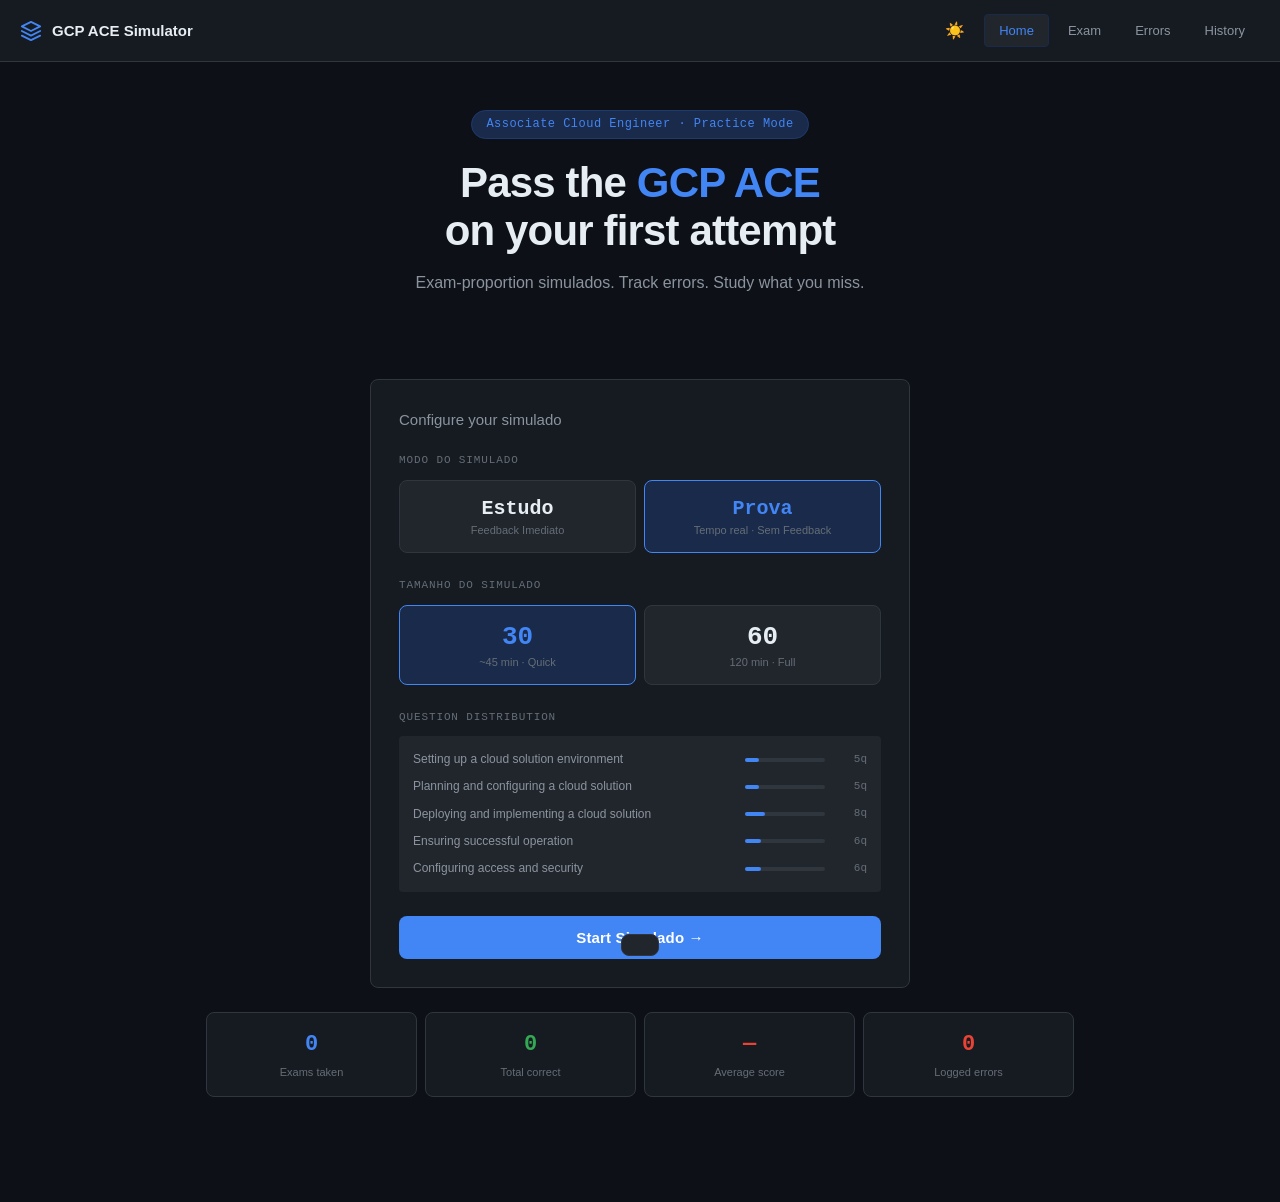
==== commit 62d4c265: "Implementa tema claro e escuro, ajusta a navegação e corrige a lógica de tempo do exame" ====
--- a/index.html
+++ b/index.html
@@ -4,6 +4,8 @@
 <meta charset="UTF-8">
 <meta name="viewport" content="width=device-width, initial-scale=1.0">
 <title>GCP ACE Simulator</title>
+<link rel="manifest" href="manifest.json">
+<meta name="theme-color" content="#0d1117">
 <link rel="stylesheet" href="style.css">
 </head>
 <body>
@@ -17,6 +19,7 @@
     <span>GCP ACE Simulator</span>
   </div>
   <div class="nav-links">
+    <button class="nav-btn" onclick="toggleTheme()" id="theme-btn" title="Toggle Theme" style="font-size:16px;">☀️</button>
     <button class="nav-btn active" id="nav-home"    onclick="goScreen('home')">Home</button>
     <button class="nav-btn"        id="nav-exam"    onclick="goScreen('exam')">Exam</button>
     <button class="nav-btn"        id="nav-errors"  onclick="goScreen('errors')">Errors <span id="err-count-badge"></span></button>
@@ -57,7 +60,7 @@
       </button>
       <button class="size-btn selected" id="btn-mode-exam" onclick="selectMode('exam')">
         <span class="big" style="font-size:20px">Prova</span>
-        <span class="sub">120 min · Sem Feedback</span>
+        <span class="sub" id="mode-exam-label">Tempo real · Sem Feedback</span>
       </button>
     </div>
 
@@ -70,7 +73,7 @@
       </button>
       <button class="size-btn" id="btn60" onclick="selectSize(60)">
         <span class="big">60</span>
-        <span class="sub">~90 min · Full</span>
+        <span class="sub">120 min · Full</span>
       </button>
     </div>
 
--- a/style.css
+++ b/style.css
@@ -298,3 +298,19 @@
   nav { padding: 10px 14px; }
   .nav-brand span { display: none; }
 }
+
+body.light-theme {
+  --bg:       #f6f8fa;
+  --bg2:      #ffffff;
+  --bg3:      #f3f4f6;
+  --border:   #d0d7de;
+  --border2:  #afb8c1;
+  --text:     #24292f;
+  --text2:    #57606a;
+  --text3:    #6e7781;
+  --blue-dim: #ddf4ff;
+  --green-dim:#dafbe1;
+  --red-dim:  #ffebe9;
+  --yellow-dim:#fff8c5;
+}
+.opt:focus { outline: 2px solid var(--blue); outline-offset: 1px; }
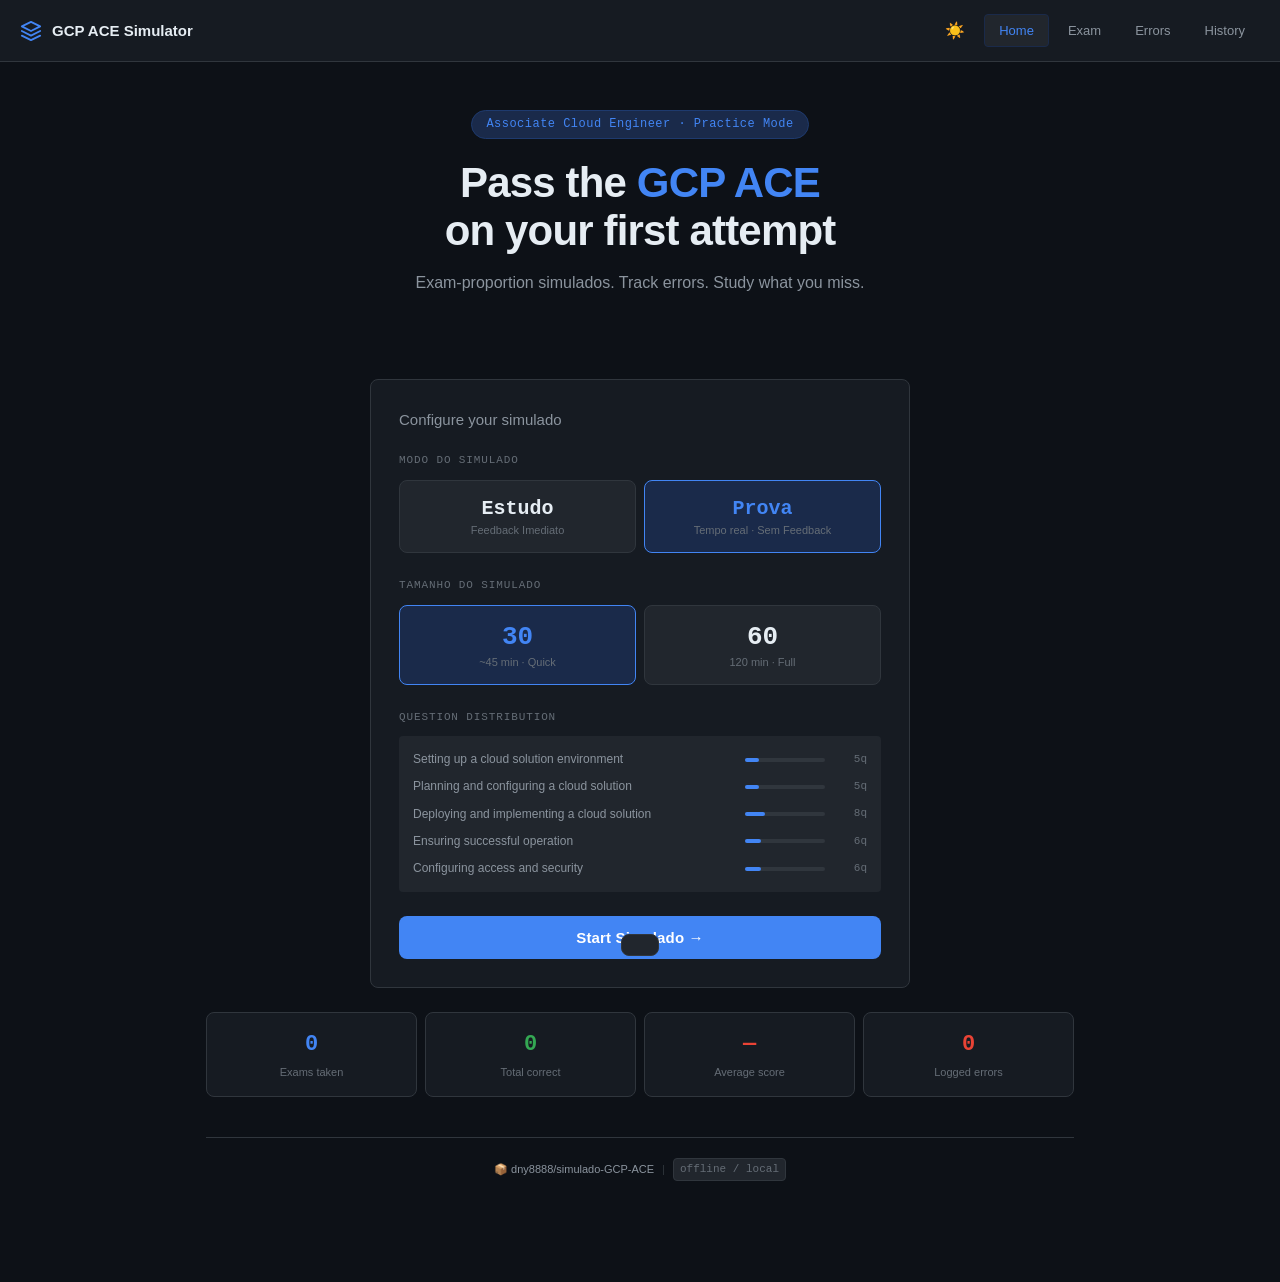
==== commit 2e972918: "feat: adiciona metadados do Git no rodapé e estiliza o footer" ====
--- a/index.html
+++ b/index.html
@@ -133,8 +133,25 @@
     <h2>Exam History</h2>
     <button class="btn-sm" onclick="clearHistory()">Clear</button>
   </div>
+
+  <div class="stats-card" id="history-stats-card" style="display:none; margin-bottom: 24px;">
+    <h3 class="stats-section-title">Evolução Geral (Últimos 10 simulados)</h3>
+    <div class="chart-container" id="total-evolution-chart"></div>
+
+    <h3 class="stats-section-title" style="margin-top:24px;">Desempenho por Tema (Geral Acumulado)</h3>
+    <div class="theme-evolution-grid" id="theme-evolution-grid"></div>
+  </div>
+
   <div id="history-list"></div>
 </div>
+
+<footer class="footer">
+  <a href="https://github.com/dny8888/simulado-GCP-ACE" target="_blank" id="footer-repo-link" class="footer-link">
+    📦 dny8888/simulado-GCP-ACE
+  </a>
+  <span class="footer-divider">|</span>
+  <span id="footer-commit-meta" class="footer-commit">Carregando commit...</span>
+</footer>
 
 </div><!-- /shell -->
 
--- a/style.css
+++ b/style.css
@@ -314,3 +314,193 @@
   --yellow-dim:#fff8c5;
 }
 .opt:focus { outline: 2px solid var(--blue); outline-offset: 1px; }
+
+/* ── EVOLUTION CHARTS & STATS ──────────────────────── */
+.stats-card {
+  background: var(--bg2);
+  border: 1px solid var(--border);
+  border-radius: var(--radius);
+  padding: 20px;
+}
+.stats-section-title {
+  font-size: 13px;
+  font-weight: 600;
+  color: var(--text2);
+  margin-bottom: 12px;
+  text-transform: uppercase;
+  letter-spacing: .05em;
+}
+.chart-container {
+  height: 160px;
+  width: 100%;
+  margin-top: 10px;
+}
+.theme-evolution-grid {
+  display: grid;
+  grid-template-columns: 1fr;
+  gap: 12px;
+  margin-top: 10px;
+}
+@media (min-width: 600px) {
+  .theme-evolution-grid {
+    grid-template-columns: 1fr 1fr;
+  }
+}
+.theme-progress-card {
+  background: var(--bg3);
+  border: 1px solid var(--border);
+  border-radius: var(--radius-sm);
+  padding: 12px;
+}
+.theme-progress-header {
+  display: flex;
+  justify-content: space-between;
+  align-items: flex-start;
+  gap: 8px;
+  margin-bottom: 8px;
+}
+.theme-progress-label {
+  font-size: 11px;
+  color: var(--text2);
+  line-height: 1.35;
+}
+.theme-progress-pct {
+  font-family: var(--mono);
+  font-size: 13px;
+  font-weight: 700;
+}
+.theme-progress-pct.pass { color: var(--green); }
+.theme-progress-pct.fail { color: var(--red); }
+.theme-progress-pct.empty { color: var(--text3); }
+
+.theme-progress-bar-wrap {
+  height: 6px;
+  background: var(--border);
+  border-radius: 3px;
+  overflow: hidden;
+  margin-bottom: 6px;
+}
+.theme-progress-bar {
+  height: 100%;
+  border-radius: 3px;
+}
+.theme-progress-bar.pass { background: var(--green); }
+.theme-progress-bar.fail { background: var(--red); }
+.theme-progress-bar.empty { background: transparent; }
+
+.theme-progress-sub {
+  font-size: 10px;
+  color: var(--text3);
+  text-align: right;
+}
+
+/* History Card details */
+.hist-card {
+  cursor: pointer;
+  transition: border-color .15s;
+  flex-direction: column;
+  align-items: flex-start !important;
+}
+.hist-card:hover {
+  border-color: var(--blue-dim);
+}
+.hist-card-summary {
+  display: flex;
+  align-items: center;
+  gap: 16px;
+  flex-wrap: wrap;
+  width: 100%;
+}
+.hist-card-details {
+  width: 100%;
+  margin-top: 14px;
+  padding-top: 14px;
+  border-top: 1px dashed var(--border);
+}
+.hist-theme-list {
+  display: flex;
+  flex-direction: column;
+  gap: 6px;
+}
+.hist-theme-list h4 {
+  font-size: 12px;
+  color: var(--text);
+  margin-bottom: 4px;
+}
+.hist-theme-row {
+  display: flex;
+  justify-content: space-between;
+  font-size: 11px;
+  color: var(--text2);
+}
+
+/* Accordion for grouped errors */
+.error-group {
+  background: var(--bg2);
+  border: 1px solid var(--border);
+  border-radius: var(--radius);
+  margin-bottom: 12px;
+  overflow: hidden;
+}
+.error-group-header {
+  display: flex;
+  align-items: center;
+  justify-content: space-between;
+  padding: 12px 16px;
+  background: var(--bg3);
+  cursor: pointer;
+  border-bottom: 1px solid var(--border);
+}
+.error-group-title {
+  font-size: 13px;
+  font-weight: 600;
+  color: var(--text);
+  display: flex;
+  align-items: center;
+  gap: 8px;
+}
+.error-group-content {
+  padding: 16px;
+  display: none;
+}
+.error-group.open .error-group-content {
+  display: block;
+}
+.error-group-header-actions {
+  display: flex;
+  align-items: center;
+  gap: 8px;
+}
+
+/* Footer Styles */
+.footer {
+  margin-top: 40px;
+  padding: 20px 0;
+  border-top: 1px solid var(--border);
+  display: flex;
+  justify-content: center;
+  align-items: center;
+  gap: 8px;
+  font-size: 11px;
+  color: var(--text3);
+  flex-wrap: wrap;
+}
+.footer-link {
+  color: var(--text2);
+  text-decoration: none;
+  font-weight: 500;
+  transition: color 0.15s;
+}
+.footer-link:hover {
+  color: var(--blue);
+}
+.footer-divider {
+  color: var(--border);
+}
+.footer-commit {
+  font-family: var(--mono);
+  background: var(--bg3);
+  padding: 2px 6px;
+  border-radius: var(--radius-sm);
+  border: 1px solid var(--border);
+}
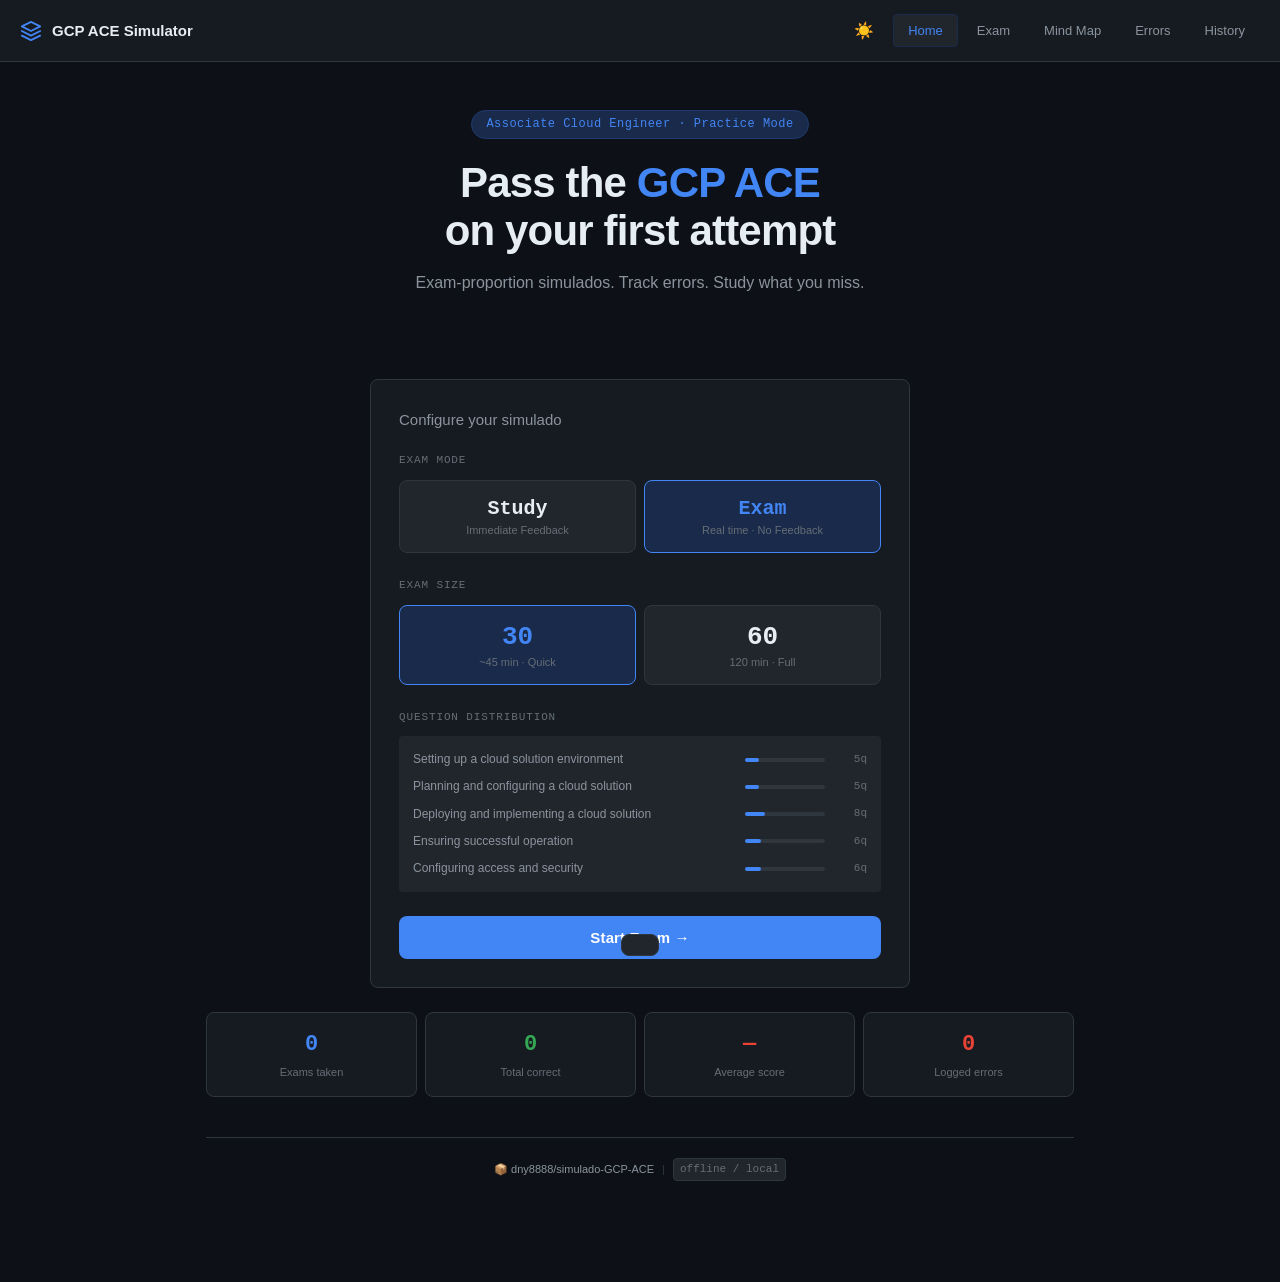
==== commit b208d424: "feat: add mind map screen styles, update service worker cache, and include mindmap data - Added CSS " ====
--- a/index.html
+++ b/index.html
@@ -1,160 +1,196 @@
 <!DOCTYPE html>
 <html lang="en">
+
 <head>
-<meta charset="UTF-8">
-<meta name="viewport" content="width=device-width, initial-scale=1.0">
-<title>GCP ACE Simulator</title>
-<link rel="manifest" href="manifest.json">
-<meta name="theme-color" content="#0d1117">
-<link rel="stylesheet" href="style.css">
+  <meta charset="UTF-8">
+  <meta name="viewport" content="width=device-width, initial-scale=1.0">
+  <title>GCP ACE Simulator</title>
+  <link rel="manifest" href="manifest.json">
+  <meta name="theme-color" content="#0d1117">
+  <link rel="stylesheet" href="style.css">
 </head>
+
 <body>
 
-<!-- NAV -->
-<nav>
-  <div class="nav-brand">
-    <svg width="22" height="22" viewBox="0 0 24 24" fill="none">
-      <path d="M12 2L2 7l10 5 10-5-10-5zM2 17l10 5 10-5M2 12l10 5 10-5" stroke="#4285f4" stroke-width="2" stroke-linecap="round" stroke-linejoin="round"/>
-    </svg>
-    <span>GCP ACE Simulator</span>
-  </div>
-  <div class="nav-links">
-    <button class="nav-btn" onclick="toggleTheme()" id="theme-btn" title="Toggle Theme" style="font-size:16px;">☀️</button>
-    <button class="nav-btn active" id="nav-home"    onclick="goScreen('home')">Home</button>
-    <button class="nav-btn"        id="nav-exam"    onclick="goScreen('exam')">Exam</button>
-    <button class="nav-btn"        id="nav-errors"  onclick="goScreen('errors')">Errors <span id="err-count-badge"></span></button>
-    <button class="nav-btn"        id="nav-history" onclick="goScreen('history')">History</button>
-  </div>
-</nav>
+  <!-- NAV -->
+  <nav>
+    <div class="nav-brand">
+      <svg width="22" height="22" viewBox="0 0 24 24" fill="none">
+        <path d="M12 2L2 7l10 5 10-5-10-5zM2 17l10 5 10-5M2 12l10 5 10-5" stroke="#4285f4" stroke-width="2"
+          stroke-linecap="round" stroke-linejoin="round" />
+      </svg>
+      <span>GCP ACE Simulator</span>
+    </div>
+    <div class="nav-links">
+      <button class="nav-btn" onclick="toggleTheme()" id="theme-btn" title="Toggle Theme"
+        style="font-size:16px;">☀️</button>
+      <button class="nav-btn active" id="nav-home" onclick="goScreen('home')">Home</button>
+      <button class="nav-btn" id="nav-exam" onclick="goScreen('exam')">Exam</button>
+      <button class="nav-btn" id="nav-mindmap" onclick="goScreen('mindmap')">Mind Map</button>
+      <button class="nav-btn" id="nav-errors" onclick="goScreen('errors')">Errors <span
+          id="err-count-badge"></span></button>
+      <button class="nav-btn" id="nav-history" onclick="goScreen('history')">History</button>
+    </div>
+  </nav>
 
-<!-- TOAST -->
-<div id="toast"></div>
+  <!-- TOAST -->
+  <div id="toast"></div>
 
-<div class="shell">
+  <div class="shell">
 
-<!-- ═══════════════════ HOME ═══════════════════ -->
-<div id="screen-home">
-  <div id="resume-banner" class="config-card" style="display:none; border-color: var(--blue);">
-    <h2 style="margin-bottom:8px">Resumo de Sessão</h2>
-    <p style="font-size:14px; color:var(--text2); margin-bottom:16px;">Você tem um simulado em andamento.</p>
-    <div style="display:flex; gap:10px; flex-wrap:wrap;">
-      <button class="btn-start" style="padding:10px; width:auto; flex:1;" onclick="resumeExam()">Retomar Simulado</button>
-      <button class="btn-start" style="padding:10px; width:auto; flex:1; background:var(--bg3); color:var(--text); border:1px solid var(--border);" onclick="discardSession()">Descartar e Iniciar Novo</button>
-    </div>
-  </div>
+    <!-- ═══════════════════ HOME ═══════════════════ -->
+    <div id="screen-home">
+      <div id="resume-banner" class="config-card" style="display:none; border-color: var(--blue);">
+        <h2 style="margin-bottom:8px">Session Summary</h2>
+        <p style="font-size:14px; color:var(--text2); margin-bottom:16px;">You have an exam in progress.</p>
+        <div style="display:flex; gap:10px; flex-wrap:wrap;">
+          <button class="btn-start" style="padding:10px; width:auto; flex:1;" onclick="resumeExam()">Resume
+            Exam</button>
+          <button class="btn-start"
+            style="padding:10px; width:auto; flex:1; background:var(--bg3); color:var(--text); border:1px solid var(--border);"
+            onclick="discardSession()">Discard and Start New</button>
+        </div>
+      </div>
 
-  <div class="hero" id="home-hero">
-    <div class="hero-badge">Associate Cloud Engineer · Practice Mode</div>
-    <h1>Pass the <span>GCP ACE</span><br>on your first attempt</h1>
-    <p>Exam-proportion simulados. Track errors. Study what you miss.</p>
-  </div>
+      <div class="hero" id="home-hero">
+        <div class="hero-badge">Associate Cloud Engineer · Practice Mode</div>
+        <h1>Pass the <span>GCP ACE</span><br>on your first attempt</h1>
+        <p>Exam-proportion simulados. Track errors. Study what you miss.</p>
+      </div>
 
-  <div class="config-card" id="home-config">
-    <h2>Configure your simulado</h2>
+      <div class="config-card" id="home-config">
+        <h2>Configure your simulado</h2>
 
-    <p class="tag-section">Modo do Simulado</p>
-    <div class="size-toggle" id="mode-toggle">
-      <button class="size-btn" id="btn-mode-practice" onclick="selectMode('practice')">
-        <span class="big" style="font-size:20px">Estudo</span>
-        <span class="sub">Feedback Imediato</span>
-      </button>
-      <button class="size-btn selected" id="btn-mode-exam" onclick="selectMode('exam')">
-        <span class="big" style="font-size:20px">Prova</span>
-        <span class="sub" id="mode-exam-label">Tempo real · Sem Feedback</span>
-      </button>
+        <p class="tag-section">Exam Mode</p>
+        <div class="size-toggle" id="mode-toggle">
+          <button class="size-btn" id="btn-mode-practice" onclick="selectMode('practice')">
+            <span class="big" style="font-size:20px">Study</span>
+            <span class="sub">Immediate Feedback</span>
+          </button>
+          <button class="size-btn selected" id="btn-mode-exam" onclick="selectMode('exam')">
+            <span class="big" style="font-size:20px">Exam</span>
+            <span class="sub" id="mode-exam-label">Real time · No Feedback</span>
+          </button>
+        </div>
+
+        <p class="tag-section">Exam Size</p>
+
+        <div class="size-toggle">
+          <button class="size-btn selected" id="btn30" onclick="selectSize(30)">
+            <span class="big">30</span>
+            <span class="sub">~45 min · Quick</span>
+          </button>
+          <button class="size-btn" id="btn60" onclick="selectSize(60)">
+            <span class="big">60</span>
+            <span class="sub">120 min · Full</span>
+          </button>
+        </div>
+
+        <p class="tag-section">Question distribution</p>
+        <div class="dist-grid" id="dist-grid"></div>
+
+        <button class="btn-start" id="btn-start" onclick="startExam()">Start Exam →</button>
+      </div>
+
+      <div class="stats-row" id="home-stats"></div>
     </div>
 
-    <p class="tag-section">Tamanho do Simulado</p>
+    <!-- ═══════════════════ EXAM ═══════════════════ -->
+    <div id="screen-exam">
+      <div class="exam-header">
+        <span class="exam-title" id="exam-title">Exam · 0 / 30</span>
+        <span id="exam-timer"
+          style="display:none; font-family:var(--mono); color:var(--text2); font-weight:bold; font-size:16px;">120:00</span>
+        <button class="btn-sm blue" onclick="finishExam()">Finish & Submit</button>
+        <div class="progress-wrap">
+          <div class="progress-track">
+            <div class="progress-fill" id="exam-prog" style="width:0%"></div>
+          </div>
+        </div>
+      </div>
 
-    <div class="size-toggle">
-      <button class="size-btn selected" id="btn30" onclick="selectSize(30)">
-        <span class="big">30</span>
-        <span class="sub">~45 min · Quick</span>
-      </button>
-      <button class="size-btn" id="btn60" onclick="selectSize(60)">
-        <span class="big">60</span>
-        <span class="sub">120 min · Full</span>
-      </button>
+      <div class="finish-banner" id="finish-banner">
+        <h2 id="finish-score">Score: 0%</h2>
+        <p id="finish-msg"></p>
+        <div class="finish-btns">
+          <button class="btn-finish" onclick="goScreen('errors')">Review Errors →</button>
+          <button class="btn-finish outline" onclick="goScreen('home')">New Exam</button>
+        </div>
+      </div>
+
+      <div id="questions-container"></div>
+
+      <div class="pagination">
+        <button class="btn-nav" id="btn-prev" onclick="changePage(-1)">← Previous</button>
+        <span class="page-info" id="page-info">1 / 3</span>
+        <button class="btn-nav" id="btn-next" onclick="changePage(1)">Next →</button>
+      </div>
     </div>
 
-    <p class="tag-section">Question distribution</p>
-    <div class="dist-grid" id="dist-grid"></div>
+    <!-- ═══════════════════ ERRORS ═══════════════════ -->
+    <div id="screen-errors">
+      <div class="screen-header">
+        <h2>Error Log</h2>
+        <button class="btn-sm" onclick="clearErrors()">Clear all</button>
+      </div>
+      <p style="font-size:13px;color:var(--text2);margin-bottom:20px">
+        Questions you answered incorrectly. Use "Copy for AI" to paste into Claude, ChatGPT, or any LLM for a deep
+        explanation.
+      </p>
+      <div id="errors-list"></div>
+    </div>
 
-    <button class="btn-start" id="btn-start" onclick="startExam()">Start Simulado →</button>
-  </div>
+    <!-- ═══════════════════ HISTORY ═══════════════════ -->
+    <div id="screen-history">
+      <div class="screen-header">
+        <h2>Exam History</h2>
+        <button class="btn-sm" onclick="clearHistory()">Clear</button>
+      </div>
 
-  <div class="stats-row" id="home-stats"></div>
-</div>
+      <div class="stats-card" id="history-stats-card" style="display:none; margin-bottom: 24px;">
+        <h3 class="stats-section-title">Overall Evolution (Last 10 exams)</h3>
+        <div class="chart-container" id="total-evolution-chart"></div>
 
-<!-- ═══════════════════ EXAM ═══════════════════ -->
-<div id="screen-exam">
-  <div class="exam-header">
-    <span class="exam-title" id="exam-title">Simulado · 0 / 30</span>
-    <span id="exam-timer" style="display:none; font-family:var(--mono); color:var(--text2); font-weight:bold; font-size:16px;">120:00</span>
-    <button class="btn-sm blue" onclick="finishExam()">Finish & Submit</button>
-    <div class="progress-wrap">
-      <div class="progress-track"><div class="progress-fill" id="exam-prog" style="width:0%"></div></div>
+        <h3 class="stats-section-title" style="margin-top:24px;">Performance by Category (Cumulative)</h3>
+        <div class="theme-evolution-grid" id="theme-evolution-grid"></div>
+      </div>
+
+      <div id="history-list"></div>
     </div>
-  </div>
 
-  <div class="finish-banner" id="finish-banner">
-    <h2 id="finish-score">Score: 0%</h2>
-    <p id="finish-msg"></p>
-    <div class="finish-btns">
-      <button class="btn-finish" onclick="goScreen('errors')">Review Errors →</button>
-      <button class="btn-finish outline" onclick="goScreen('home')">New Simulado</button>
+    <!-- ═══════════════════ MIND MAP ═══════════════════ -->
+    <div id="screen-mindmap" style="display:none">
+      <div class="screen-header" style="margin-bottom:12px">
+        <h2>GCP Mind Map</h2>
+      </div>
+      <p style="font-size:13px;color:var(--text2);margin-bottom:20px">
+        Click on the product cards to study use cases, key differences, and GCP ACE exam tips.
+      </p>
+
+      <div class="nav" id="mm-nav"
+        style="margin-bottom:16px; display:flex; gap:6px; flex-wrap:wrap; border-bottom:1px solid var(--border); padding-bottom:12px;">
+      </div>
+
+      <div style="margin-bottom:16px;">
+        <input class="search-input" type="text" placeholder="Search product in mind map..." id="mm-search"
+          oninput="filterMindMap(this.value)"
+          style="width:100%; padding:10px 12px; border-radius:var(--radius); border:1px solid var(--border); background:var(--bg2); color:var(--text); font-size:13px;">
+      </div>
+
+      <div id="mm-content"></div>
     </div>
-  </div>
 
-  <div id="questions-container"></div>
+    <footer class="footer">
+      <a href="https://github.com/dny8888/simulado-GCP-ACE" target="_blank" id="footer-repo-link" class="footer-link">
+        📦 dny8888/simulado-GCP-ACE
+      </a>
+      <span class="footer-divider">|</span>
+      <span id="footer-commit-meta" class="footer-commit">Loading commit...</span>
+    </footer>
 
-  <div class="pagination">
-    <button class="btn-nav" id="btn-prev" onclick="changePage(-1)">← Previous</button>
-    <span class="page-info" id="page-info">1 / 3</span>
-    <button class="btn-nav" id="btn-next" onclick="changePage(1)">Next →</button>
-  </div>
-</div>
+  </div><!-- /shell -->
 
-<!-- ═══════════════════ ERRORS ═══════════════════ -->
-<div id="screen-errors">
-  <div class="screen-header">
-    <h2>Error Log</h2>
-    <button class="btn-sm" onclick="clearErrors()">Clear all</button>
-  </div>
-  <p style="font-size:13px;color:var(--text2);margin-bottom:20px">
-    Questions you answered incorrectly. Use "Copy for AI" to paste into Claude, ChatGPT, or any LLM for a deep explanation.
-  </p>
-  <div id="errors-list"></div>
-</div>
+  <script src="app.js?v=5"></script>
+</body>
 
-<!-- ═══════════════════ HISTORY ═══════════════════ -->
-<div id="screen-history">
-  <div class="screen-header">
-    <h2>Exam History</h2>
-    <button class="btn-sm" onclick="clearHistory()">Clear</button>
-  </div>
-
-  <div class="stats-card" id="history-stats-card" style="display:none; margin-bottom: 24px;">
-    <h3 class="stats-section-title">Evolução Geral (Últimos 10 simulados)</h3>
-    <div class="chart-container" id="total-evolution-chart"></div>
-
-    <h3 class="stats-section-title" style="margin-top:24px;">Desempenho por Tema (Geral Acumulado)</h3>
-    <div class="theme-evolution-grid" id="theme-evolution-grid"></div>
-  </div>
-
-  <div id="history-list"></div>
-</div>
-
-<footer class="footer">
-  <a href="https://github.com/dny8888/simulado-GCP-ACE" target="_blank" id="footer-repo-link" class="footer-link">
-    📦 dny8888/simulado-GCP-ACE
-  </a>
-  <span class="footer-divider">|</span>
-  <span id="footer-commit-meta" class="footer-commit">Carregando commit...</span>
-</footer>
-
-</div><!-- /shell -->
-
-<script src="app.js"></script>
-</body>
-</html>
+</html>
--- a/style.css
+++ b/style.css
@@ -504,3 +504,143 @@
   border-radius: var(--radius-sm);
   border: 1px solid var(--border);
 }
+
+/* ── MIND MAP SCREEN ───────────────────────────────── */
+.mm-cards-grid {
+  display: grid;
+  grid-template-columns: 1fr;
+  gap: 12px;
+  margin-top: 10px;
+}
+@media (min-width: 600px) {
+  .mm-cards-grid {
+    grid-template-columns: 1fr 1fr;
+  }
+}
+@media (min-width: 900px) {
+  .mm-cards-grid {
+    grid-template-columns: 1fr 1fr 1fr;
+  }
+}
+
+.mm-card {
+  background: var(--bg2);
+  border: 1px solid var(--border);
+  border-radius: var(--radius);
+  padding: 14px;
+  cursor: pointer;
+  transition: border-color 0.15s, background-color 0.15s;
+  display: flex;
+  flex-direction: column;
+  position: relative;
+  overflow: hidden;
+}
+.mm-card:hover {
+  border-color: var(--border-strong);
+  background: var(--bg3);
+}
+.mm-card.expanded {
+  border-color: var(--blue);
+}
+
+.mm-card-header {
+  display: flex;
+  align-items: flex-start;
+  justify-content: space-between;
+  gap: 12px;
+}
+
+.mm-card-name {
+  font-size: 13px;
+  font-weight: 600;
+  color: var(--text);
+}
+
+.mm-card-subtitle {
+  font-size: 11px;
+  color: var(--text2);
+  margin-top: 4px;
+  line-height: 1.35;
+}
+
+.mm-card-tag {
+  font-size: 9px;
+  padding: 2px 8px;
+  border-radius: 12px;
+  white-space: nowrap;
+  font-weight: 700;
+  text-transform: uppercase;
+}
+
+.mm-card-body {
+  display: none;
+  margin-top: 12px;
+  border-top: 1px dashed var(--border);
+  padding-top: 12px;
+}
+.mm-card-body.show {
+  display: block;
+}
+
+.mm-card-section {
+  margin-bottom: 10px;
+}
+
+.mm-card-section-label {
+  font-size: 9px;
+  font-weight: 700;
+  text-transform: uppercase;
+  letter-spacing: 0.05em;
+  color: var(--text3);
+  margin-bottom: 4px;
+}
+
+.mm-card-section p {
+  font-size: 12px;
+  color: var(--text2);
+  line-height: 1.45;
+}
+
+.mm-diff-list {
+  list-style: none;
+  padding-left: 0;
+}
+.mm-diff-list li {
+  font-size: 12px;
+  color: var(--text2);
+  padding: 2px 0;
+  display: flex;
+  gap: 6px;
+  line-height: 1.4;
+}
+.mm-diff-list li::before {
+  content: "•";
+  color: var(--text3);
+  flex-shrink: 0;
+}
+
+.mm-use-tags {
+  display: flex;
+  flex-wrap: wrap;
+  gap: 6px;
+}
+
+.mm-use-tag {
+  font-size: 10px;
+  padding: 2px 8px;
+  border-radius: 4px;
+  background: var(--bg3);
+  color: var(--text2);
+  border: 1px solid var(--border);
+}
+
+.mm-exam-tip {
+  margin-top: 10px;
+  padding: 10px;
+  border-radius: var(--radius-sm);
+  background: rgba(242, 199, 68, 0.1);
+  border: 1px solid rgba(242, 199, 68, 0.25);
+  font-size: 11px;
+  color: var(--text);
+  line-height: 1.45;
+}
